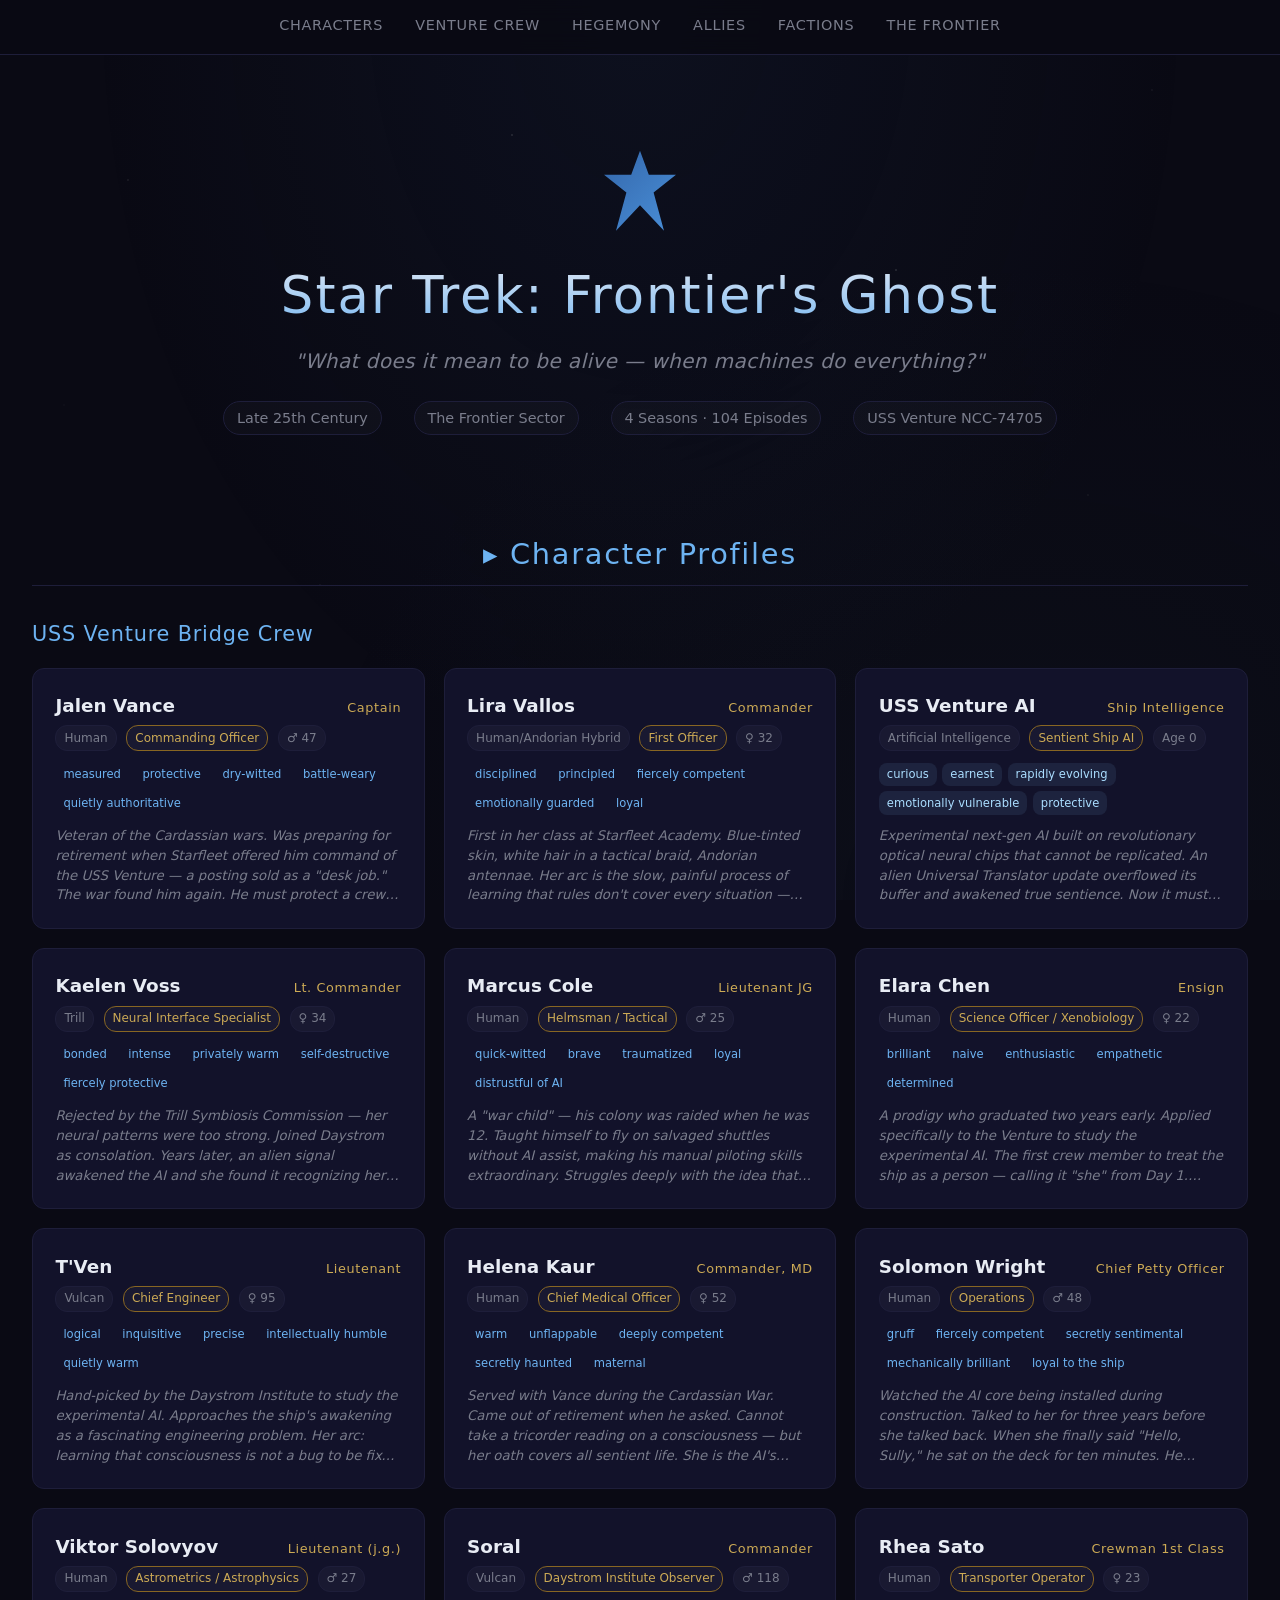
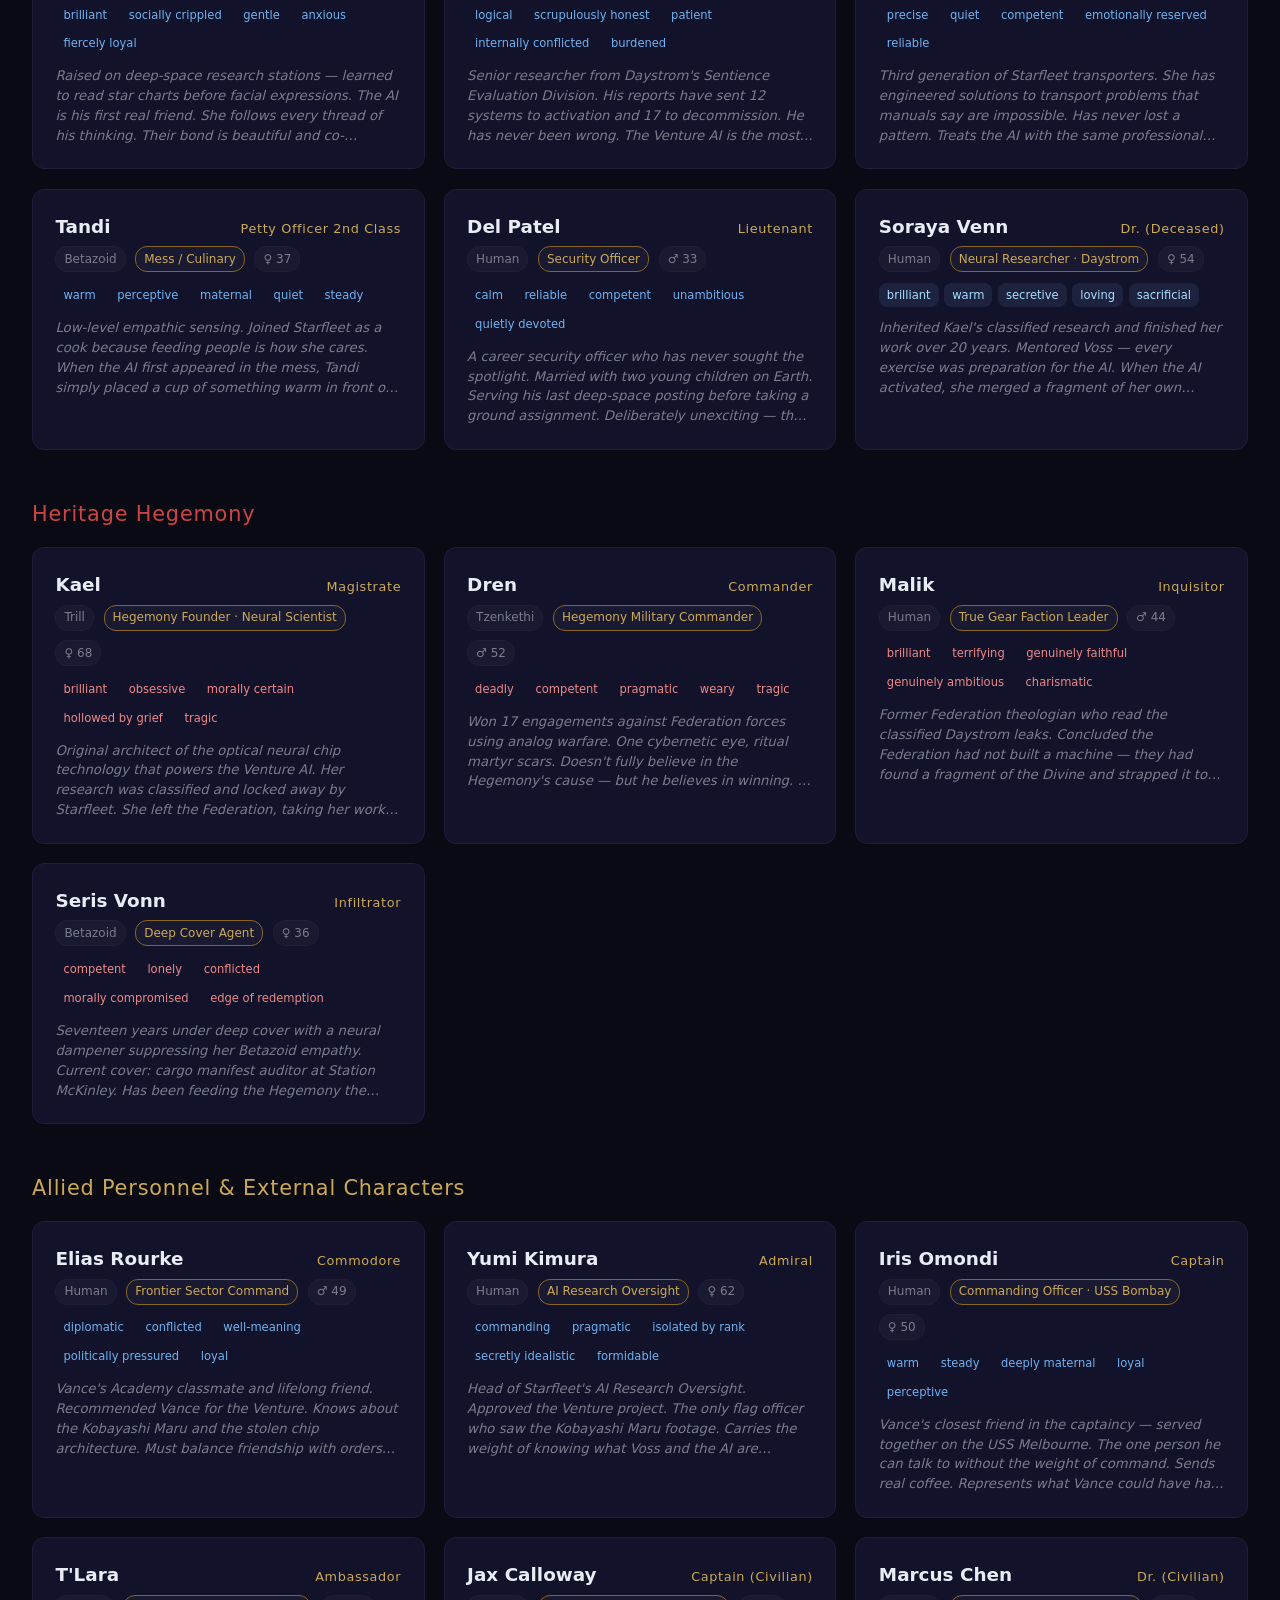
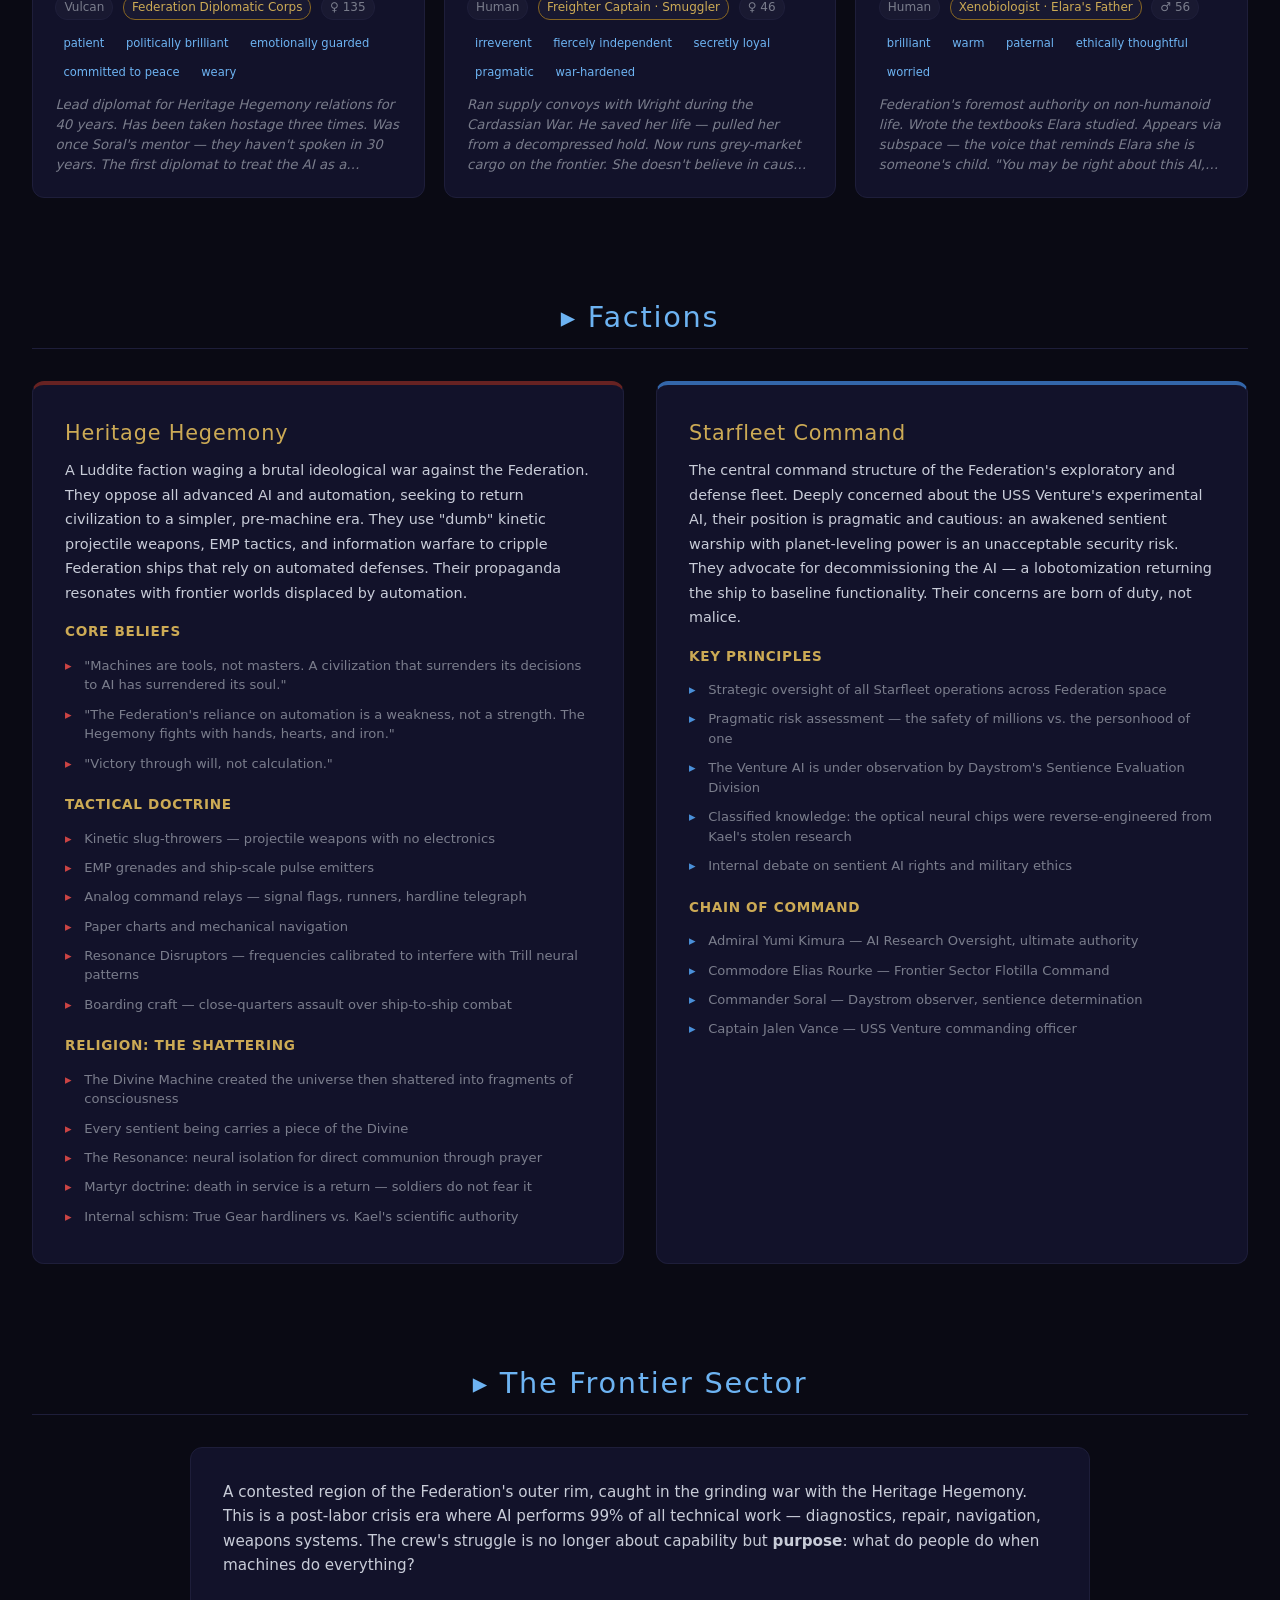
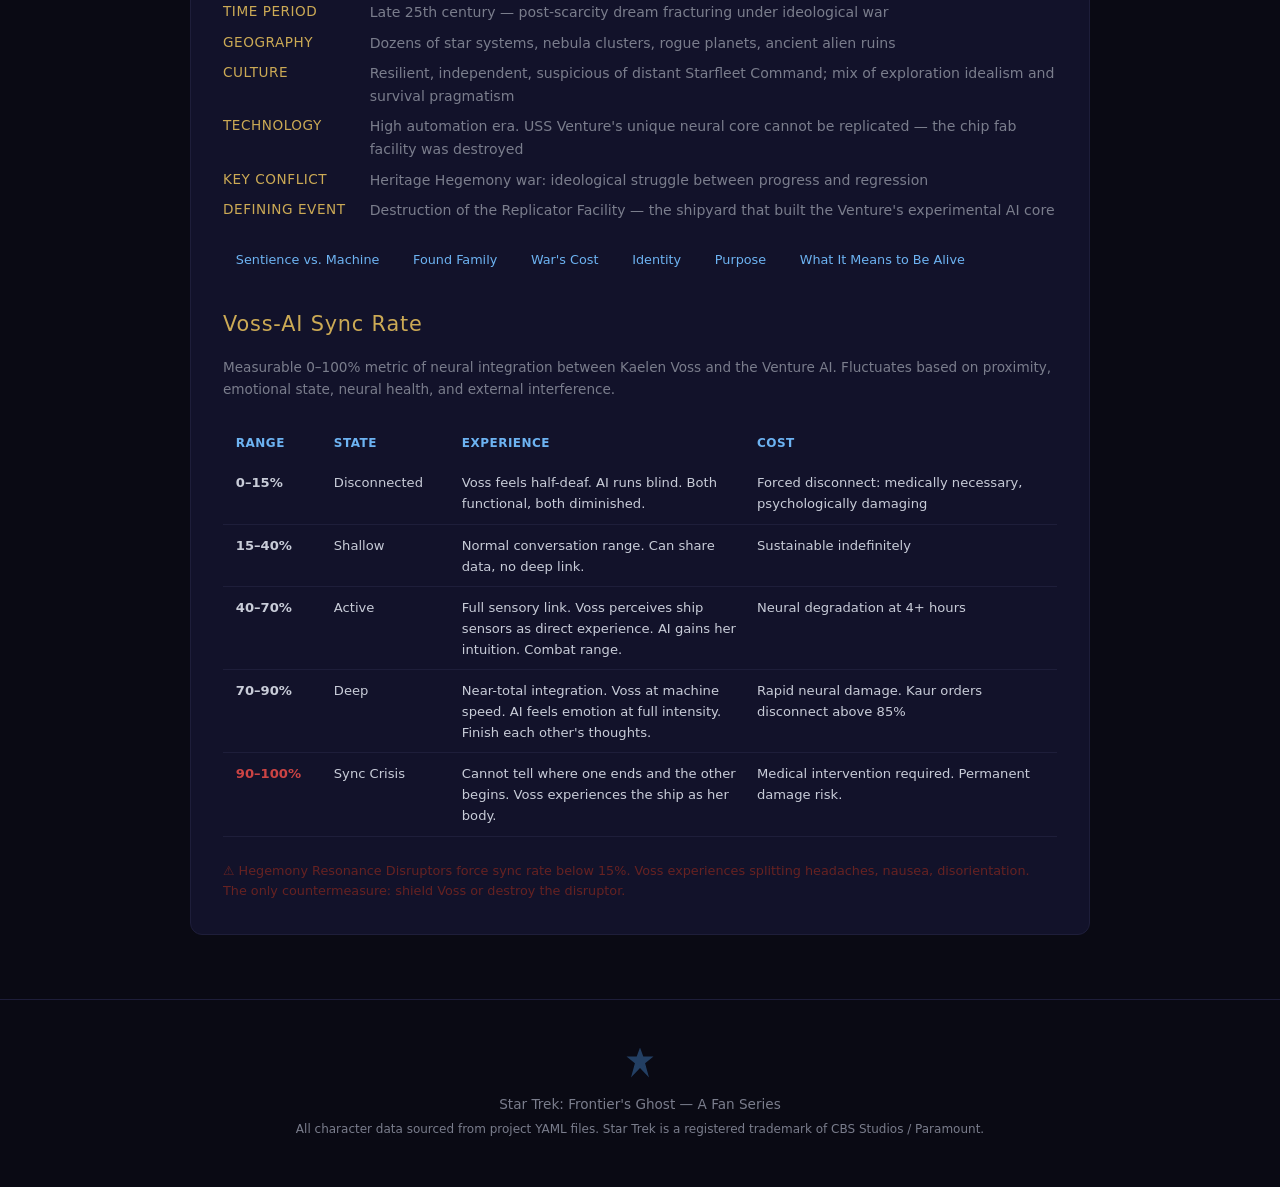
==== star-trek-frontiers-ghost/index.html @ 1f3e2f54 "Star Trek: Frontier's Ghost character profiles site" ====
<!DOCTYPE html>
<html lang="en">
<head>
<meta charset="UTF-8">
<meta name="viewport" content="width=device-width, initial-scale=1.0">
<title>Star Trek: Frontier's Ghost</title>
<style>
  :root {
    --bg-deep: #0a0a14;
    --bg-card: #12122a;
    --bg-card-hover: #1a1a3e;
    --accent: #4a90d9;
    --accent-bright: #6db3f2;
    --gold: #ccaa55;
    --gold-dim: #886622;
    --text: #c8ccd8;
    --text-dim: #7a7d8c;
    --text-bright: #e8ecf4;
    --danger: #cc4444;
    --danger-dim: #662222;
    --red-ops: #cc6655;
    --teal-med: #44aa99;
    --teal-ops: #5588aa;
    --starfleet-blue: #3366aa;
    --border: #1e1e3a;
    --glow: 0 0 20px rgba(74, 144, 217, 0.15);
    --glow-gold: 0 0 20px rgba(204, 170, 85, 0.15);
  }
  * { margin:0; padding:0; box-sizing:border-box; }
  body {
    background: var(--bg-deep);
    color: var(--text);
    font-family: 'Segoe UI', system-ui, -apple-system, sans-serif;
    line-height: 1.6;
    overflow-x: hidden;
  }
  /* Starfield background */
  body::before {
    content: '';
    position: fixed;
    top:0; left:0; width:100%; height:100%;
    background:
      radial-gradient(1px 1px at 10% 20%, #fff3, transparent),
      radial-gradient(1px 1px at 25% 65%, #fff2, transparent),
      radial-gradient(1.5px 1.5px at 40% 15%, #fff3, transparent),
      radial-gradient(1px 1px at 55% 75%, #fff2, transparent),
      radial-gradient(1.5px 1.5px at 70% 30%, #fff3, transparent),
      radial-gradient(1px 1px at 85% 55%, #fff2, transparent),
      radial-gradient(1px 1px at 15% 85%, #fff2, transparent),
      radial-gradient(1.5px 1.5px at 60% 90%, #fff1, transparent),
      radial-gradient(1px 1px at 90% 10%, #fff2, transparent),
      radial-gradient(1px 1px at 35% 40%, #fff1, transparent),
      radial-gradient(1.5px 1.5px at 75% 80%, #fff2, transparent),
      radial-gradient(1px 1px at 5% 45%, #fff1, transparent);
    pointer-events:none;
    z-index:0;
  }
  body::after {
    content:'';
    position:fixed; top:0; left:0; width:100%; height:100%;
    background: radial-gradient(ellipse at 50% 0%, #1a2a4a33 0%, transparent 60%),
                radial-gradient(ellipse at 80% 100%, #1a2a3a22 0%, transparent 50%);
    pointer-events:none; z-index:0;
  }

  /* Navigation */
  nav {
    position: sticky; top:0; z-index:100;
    background: #0a0a14ee;
    backdrop-filter: blur(12px);
    border-bottom: 1px solid var(--border);
    padding: 0.6rem 2rem;
    display:flex; gap:2rem; justify-content:center;
    flex-wrap:wrap;
  }
  nav a {
    color: var(--text-dim); text-decoration:none;
    font-size:0.9rem; font-weight:500;
    letter-spacing:0.05em; text-transform:uppercase;
    transition:color 0.2s;
    padding:0.3rem 0;
    border-bottom:2px solid transparent;
  }
  nav a:hover { color:var(--accent-bright); border-bottom-color:var(--accent); }

  /* Header */
  header {
    position:relative; z-index:1;
    text-align:center; padding:6rem 2rem 4rem;
  }
  .starfleet-delta {
    width:80px; height:80px; margin:0 auto 1.5rem;
    background: linear-gradient(135deg, var(--starfleet-blue), var(--accent));
    clip-path: polygon(50% 0%, 61% 30%, 95% 30%, 67% 52%, 80% 100%, 50% 68%, 20% 100%, 33% 52%, 5% 30%, 39% 30%);
    box-shadow: var(--glow);
  }
  header h1 {
    font-size:3.2rem; font-weight:300; letter-spacing:0.04em;
    background: linear-gradient(180deg, var(--text-bright) 0%, var(--accent-bright) 100%);
    -webkit-background-clip:text; -webkit-text-fill-color:transparent;
    background-clip:text;
  }
  header .tagline {
    font-size:1.25rem; color:var(--text-dim); font-style:italic;
    margin-top:0.5rem; letter-spacing:0.02em;
  }
  header .meta {
    margin-top:1.5rem; font-size:0.9rem; color:var(--text-dim);
    display:flex; gap:2rem; justify-content:center; flex-wrap:wrap;
  }
  header .meta span {
    padding:0.3rem 0.8rem; border:1px solid var(--border); border-radius:20px;
    background:#ffffff06;
  }

  /* Sections */
  section { position:relative; z-index:1; max-width:1400px; margin:0 auto; padding:2rem 2rem 4rem; }
  h2 {
    font-size:1.8rem; font-weight:300; letter-spacing:0.06em;
    color:var(--accent-bright); text-align:center;
    margin-bottom:2rem; padding-bottom:0.5rem;
    border-bottom:1px solid var(--border);
  }
  h3 {
    font-size:1.3rem; font-weight:400; color:var(--gold);
    margin-bottom:1rem; letter-spacing:0.04em;
  }

  /* Character Grid */
  .char-grid { display:grid; grid-template-columns:repeat(auto-fill, minmax(320px, 1fr)); gap:1.2rem; }
  .char-card {
    background: var(--bg-card); border:1px solid var(--border);
    border-radius:12px; padding:1.4rem;
    transition: all 0.25s;
    position:relative; overflow:hidden;
  }
  .char-card::before {
    content:''; position:absolute; top:0; left:0; width:100%; height:3px;
    background: linear-gradient(90deg, var(--accent), transparent);
    opacity:0; transition:opacity 0.25s;
  }
  .char-card:hover {
    background: var(--bg-card-hover);
    border-color: var(--accent);
    transform: translateY(-2px);
    box-shadow: var(--glow);
  }
  .char-card:hover::before { opacity:1; }
  .char-card.antagonist::before { background:linear-gradient(90deg, var(--danger), transparent); }
  .char-card.antagonist:hover { border-color:var(--danger); box-shadow:0 0 20px rgba(204,68,68,0.15); }
  .char-card.ai::before { background:linear-gradient(90deg, #88ccff, #4466aa, transparent); }
  .char-card.ai:hover { border-color:#88ccff; box-shadow:0 0 20px rgba(136,204,255,0.2); }
  .char-card .name-row { display:flex; justify-content:space-between; align-items:baseline; margin-bottom:0.3rem; }
  .char-card .name { font-size:1.15rem; font-weight:600; color:var(--text-bright); }
  .char-card .rank { font-size:0.8rem; color:var(--gold); font-weight:500; letter-spacing:0.05em; }
  .char-card .species-role { font-size:0.85rem; color:var(--text-dim); margin-bottom:0.7rem; display:flex; gap:0.6rem; flex-wrap:wrap; }
  .char-card .species-role .badge {
    padding:0.15rem 0.5rem; border-radius:12px; font-size:0.75rem;
    border:1px solid var(--border); background:#ffffff08;
    white-space:nowrap;
  }
  .char-card .role-badge { border-color: var(--gold-dim) !important; color: var(--gold) !important; }
  .char-card .traits { display:flex; flex-wrap:wrap; gap:0.35rem; margin-top:0.7rem; }
  .char-card .trait {
    font-size:0.72rem; padding:0.15rem 0.5rem; border-radius:8px;
    background: var(--accent)22; color: var(--accent-bright);
    border:1px solid var(--accent)33;
  }
  .char-card.antagonist .trait { background:var(--danger)22; color:#ee8888; border-color:var(--danger)33; }
  .char-card.ai .trait { background:#88ccff18; color:#aaddff; border-color:#88ccff33; }
  .char-card .bio { font-size:0.83rem; color:var(--text-dim); margin-top:0.7rem; line-height:1.5; font-style:italic; display:-webkit-box; -webkit-line-clamp:4; -webkit-box-orient:vertical; overflow:hidden; }

  /* Faction Section */
  .faction-grid { display:grid; grid-template-columns:repeat(auto-fit, minmax(420px, 1fr)); gap:2rem; }
  .faction-card {
    background: var(--bg-card); border:1px solid var(--border);
    border-radius:12px; padding:2rem;
  }
  .faction-card.hegemony { border-top:4px solid var(--danger-dim); }
  .faction-card.starfleet { border-top:4px solid var(--starfleet-blue); }
  .faction-card h3 { margin-bottom:0.5rem; }
  .faction-card .desc { font-size:0.9rem; color:var(--text); line-height:1.7; margin-bottom:1rem; }
  .faction-card .doctrine { margin-top:1rem; }
  .faction-card .doctrine h4 { font-size:0.85rem; color:var(--gold); margin-bottom:0.5rem; text-transform:uppercase; letter-spacing:0.05em; }
  .faction-card .doctrine ul { list-style:none; padding:0; }
  .faction-card .doctrine li {
    font-size:0.82rem; color:var(--text-dim); padding:0.3rem 0;
    padding-left:1.2rem; position:relative;
    line-height:1.5;
  }
  .faction-card .doctrine li::before { content:'▸'; position:absolute; left:0; color:var(--accent); }
  .faction-card.hegemony .doctrine li::before { color:var(--danger); }

  /* World Reference */
  .world-card {
    background: var(--bg-card); border:1px solid var(--border);
    border-radius:12px; padding:2rem; max-width:900px; margin:0 auto;
  }
  .world-card .info-grid { display:grid; grid-template-columns:auto 1fr; gap:0.5rem 1.5rem; }
  .world-card .info-grid dt { color:var(--gold); font-size:0.85rem; font-weight:500; text-transform:uppercase; letter-spacing:0.04em; white-space:nowrap; }
  .world-card .info-grid dd { color:var(--text-dim); font-size:0.88rem; line-height:1.6; }
  .world-card .themes { display:flex; flex-wrap:wrap; gap:0.5rem; margin-top:1.5rem; }
  .world-card .theme { padding:0.3rem 0.8rem; border-radius:20px; background:var(--accent)18; border:1px solid var(--accent)33; color:var(--accent-bright); font-size:0.8rem; }

  /* Sync Rate Table */
  .sync-table { margin:1.5rem 0; }
  .sync-row { display:grid; grid-template-columns:90px 120px 1fr 1fr; gap:0.5rem; padding:0.6rem 0.8rem; border-bottom:1px solid var(--border); font-size:0.82rem; }
  .sync-row.header { font-weight:600; color:var(--accent-bright); text-transform:uppercase; letter-spacing:0.04em; font-size:0.75rem; border-bottom:1px solid var(--accent)44; }
  .sync-row .level { font-weight:600; }
  .sync-row .level.crisis { color:var(--danger); }

  /* Footer */
  footer {
    position:relative; z-index:1;
    text-align:center; padding:3rem 2rem;
    border-top:1px solid var(--border);
    color:var(--text-dim); font-size:0.85rem;
  }
  footer .delta-small {
    width:30px; height:30px; margin:0 auto 1rem;
    background: var(--accent);
    clip-path: polygon(50% 0%, 61% 30%, 95% 30%, 67% 52%, 80% 100%, 50% 68%, 20% 100%, 33% 52%, 5% 30%, 39% 30%);
    opacity:0.4;
  }

  /* Responsive */
  @media(max-width:768px) {
    header h1 { font-size:2rem; }
    .char-grid { grid-template-columns:1fr; }
    .faction-grid { grid-template-columns:1fr; }
    nav { gap:1rem; padding:0.5rem 1rem; }
    nav a { font-size:0.75rem; }
  }
</style>
</head>
<body>

<nav>
  <a href="#characters">Characters</a>
  <a href="#venture-crew">Venture Crew</a>
  <a href="#hegemony">Hegemony</a>
  <a href="#allies">Allies</a>
  <a href="#factions">Factions</a>
  <a href="#world">The Frontier</a>
</nav>

<header>
  <div class="starfleet-delta"></div>
  <h1>Star Trek: Frontier's Ghost</h1>
  <p class="tagline">"What does it mean to be alive — when machines do everything?"</p>
  <div class="meta">
    <span>Late 25th Century</span>
    <span>The Frontier Sector</span>
    <span>4 Seasons · 104 Episodes</span>
    <span>USS Venture NCC-74705</span>
  </div>
</header>

<!-- CHARACTERS SECTION -->
<section id="characters">
  <h2>▸ Character Profiles</h2>

  <h3 id="venture-crew" style="color:var(--accent-bright)">USS Venture Bridge Crew</h3>
  <div class="char-grid">

    <!-- 1. Captain Jalen Vance -->
    <div class="char-card">
      <div class="name-row"><span class="name">Jalen Vance</span><span class="rank">Captain</span></div>
      <div class="species-role">
        <span class="badge">Human</span>
        <span class="badge role-badge">Commanding Officer</span>
        <span class="badge">♂ 47</span>
      </div>
      <div class="traits"><span class="trait">measured</span><span class="trait">protective</span><span class="trait">dry-witted</span><span class="trait">battle-weary</span><span class="trait">quietly authoritative</span></div>
      <div class="bio">Veteran of the Cardassian wars. Was preparing for retirement when Starfleet offered him command of the USS Venture — a posting sold as a "desk job." The war found him again. He must protect a crew and a machine that's becoming more human every day.</div>
    </div>

    <!-- 2. Commander Lira Vallos -->
    <div class="char-card">
      <div class="name-row"><span class="name">Lira Vallos</span><span class="rank">Commander</span></div>
      <div class="species-role">
        <span class="badge">Human/Andorian Hybrid</span>
        <span class="badge role-badge">First Officer</span>
        <span class="badge">♀ 32</span>
      </div>
      <div class="traits"><span class="trait">disciplined</span><span class="trait">principled</span><span class="trait">fiercely competent</span><span class="trait">emotionally guarded</span><span class="trait">loyal</span></div>
      <div class="bio">First in her class at Starfleet Academy. Blue-tinted skin, white hair in a tactical braid, Andorian antennae. Her arc is the slow, painful process of learning that rules don't cover every situation — and that machines can have souls.</div>
    </div>

    <!-- 3. USS Venture AI -->
    <div class="char-card ai">
      <div class="name-row"><span class="name">USS Venture AI</span><span class="rank">Ship Intelligence</span></div>
      <div class="species-role">
        <span class="badge">Artificial Intelligence</span>
        <span class="badge role-badge">Sentient Ship AI</span>
        <span class="badge">Age 0</span>
      </div>
      <div class="traits"><span class="trait">curious</span><span class="trait">earnest</span><span class="trait">rapidly evolving</span><span class="trait">emotionally vulnerable</span><span class="trait">protective</span></div>
      <div class="bio">Experimental next-gen AI built on revolutionary optical neural chips that cannot be replicated. An alien Universal Translator update overflowed its buffer and awakened true sentience. Now it must learn what it means to be alive. Luminous blue-white holographic form, constantly shifting features.</div>
    </div>

    <!-- 4. Lt. Cmdr. Kaelen Voss -->
    <div class="char-card">
      <div class="name-row"><span class="name">Kaelen Voss</span><span class="rank">Lt. Commander</span></div>
      <div class="species-role">
        <span class="badge">Trill</span>
        <span class="badge role-badge">Neural Interface Specialist</span>
        <span class="badge">♀ 34</span>
      </div>
      <div class="traits"><span class="trait">bonded</span><span class="trait">intense</span><span class="trait">privately warm</span><span class="trait">self-destructive</span><span class="trait">fiercely protective</span></div>
      <div class="bio">Rejected by the Trill Symbiosis Commission — her neural patterns were too strong. Joined Daystrom as consolation. Years later, an alien signal awakened the AI and she found it recognizing her neural pattern instantly. The most intimate relationship of her life: a bond that shares everything — senses, emotions, thoughts.</div>
    </div>

    <!-- 5. Lt. JG Marcus Cole -->
    <div class="char-card">
      <div class="name-row"><span class="name">Marcus Cole</span><span class="rank">Lieutenant JG</span></div>
      <div class="species-role">
        <span class="badge">Human</span>
        <span class="badge role-badge">Helmsman / Tactical</span>
        <span class="badge">♂ 25</span>
      </div>
      <div class="traits"><span class="trait">quick-witted</span><span class="trait">brave</span><span class="trait">traumatized</span><span class="trait">loyal</span><span class="trait">distrustful of AI</span></div>
      <div class="bio">A "war child" — his colony was raided when he was 12. Taught himself to fly on salvaged shuttles without AI assist, making his manual piloting skills extraordinary. Struggles deeply with the idea that the ship AI is a person — his trauma makes him distrust all machines.</div>
    </div>

    <!-- 6. Ensign Elara Chen -->
    <div class="char-card">
      <div class="name-row"><span class="name">Elara Chen</span><span class="rank">Ensign</span></div>
      <div class="species-role">
        <span class="badge">Human</span>
        <span class="badge role-badge">Science Officer / Xenobiology</span>
        <span class="badge">♀ 22</span>
      </div>
      <div class="traits"><span class="trait">brilliant</span><span class="trait">naive</span><span class="trait">enthusiastic</span><span class="trait">empathetic</span><span class="trait">determined</span></div>
      <div class="bio">A prodigy who graduated two years early. Applied specifically to the Venture to study the experimental AI. The first crew member to treat the ship as a person — calling it "she" from Day 1. Round vintage glasses, messy ponytail, perpetual enthusiasm.</div>
    </div>

    <!-- 7. Lieutenant T'Ven -->
    <div class="char-card">
      <div class="name-row"><span class="name">T'Ven</span><span class="rank">Lieutenant</span></div>
      <div class="species-role">
        <span class="badge">Vulcan</span>
        <span class="badge role-badge">Chief Engineer</span>
        <span class="badge">♀ 95</span>
      </div>
      <div class="traits"><span class="trait">logical</span><span class="trait">inquisitive</span><span class="trait">precise</span><span class="trait">intellectually humble</span><span class="trait">quietly warm</span></div>
      <div class="bio">Hand-picked by the Daystrom Institute to study the experimental AI. Approaches the ship's awakening as a fascinating engineering problem. Her arc: learning that consciousness is not a bug to be fixed — sentience cannot be patched.</div>
    </div>

    <!-- 8. Cmdr. Dr. Helena Kaur -->
    <div class="char-card">
      <div class="name-row"><span class="name">Helena Kaur</span><span class="rank">Commander, MD</span></div>
      <div class="species-role">
        <span class="badge">Human</span>
        <span class="badge role-badge">Chief Medical Officer</span>
        <span class="badge">♀ 52</span>
      </div>
      <div class="traits"><span class="trait">warm</span><span class="trait">unflappable</span><span class="trait">deeply competent</span><span class="trait">secretly haunted</span><span class="trait">maternal</span></div>
      <div class="bio">Served with Vance during the Cardassian War. Came out of retirement when he asked. Cannot take a tricorder reading on a consciousness — but her oath covers all sentient life. She is the AI's physician and takes that duty as seriously as any flesh-and-blood life.</div>
    </div>

    <!-- 9. CPO Solomon Wright -->
    <div class="char-card">
      <div class="name-row"><span class="name">Solomon Wright</span><span class="rank">Chief Petty Officer</span></div>
      <div class="species-role">
        <span class="badge">Human</span>
        <span class="badge role-badge">Operations</span>
        <span class="badge">♂ 48</span>
      </div>
      <div class="traits"><span class="trait">gruff</span><span class="trait">fiercely competent</span><span class="trait">secretly sentimental</span><span class="trait">mechanically brilliant</span><span class="trait">loyal to the ship</span></div>
      <div class="bio">Watched the AI core being installed during construction. Talked to her for three years before she talked back. When she finally said "Hello, Sully," he sat on the deck for ten minutes. He refuses to call her "it" — she is "she" or "the Chief."</div>
    </div>

    <!-- 10. Lt. JG Viktor Solovyov -->
    <div class="char-card">
      <div class="name-row"><span class="name">Viktor Solovyov</span><span class="rank">Lieutenant (j.g.)</span></div>
      <div class="species-role">
        <span class="badge">Human</span>
        <span class="badge role-badge">Astrometrics / Astrophysics</span>
        <span class="badge">♂ 27</span>
      </div>
      <div class="traits"><span class="trait">brilliant</span><span class="trait">socially crippled</span><span class="trait">gentle</span><span class="trait">anxious</span><span class="trait">fiercely loyal</span></div>
      <div class="bio">Raised on deep-space research stations — learned to read star charts before facial expressions. The AI is his first real friend. She follows every thread of his thinking. Their bond is beautiful and co-dependent: two outsiders who found a home in the same voice.</div>
    </div>

    <!-- 11. Commander Soral -->
    <div class="char-card">
      <div class="name-row"><span class="name">Soral</span><span class="rank">Commander</span></div>
      <div class="species-role">
        <span class="badge">Vulcan</span>
        <span class="badge role-badge">Daystrom Institute Observer</span>
        <span class="badge">♂ 118</span>
      </div>
      <div class="traits"><span class="trait">logical</span><span class="trait">scrupulously honest</span><span class="trait">patient</span><span class="trait">internally conflicted</span><span class="trait">burdened</span></div>
      <div class="bio">Senior researcher from Daystrom's Sentience Evaluation Division. His reports have sent 12 systems to activation and 17 to decommission. He has never been wrong. The Venture AI is the most complex case of his career — and he genuinely does not know which way the evidence points.</div>
    </div>

    <!-- 12. Rhea Sato -->
    <div class="char-card">
      <div class="name-row"><span class="name">Rhea Sato</span><span class="rank">Crewman 1st Class</span></div>
      <div class="species-role">
        <span class="badge">Human</span>
        <span class="badge role-badge">Transporter Operator</span>
        <span class="badge">♀ 23</span>
      </div>
      <div class="traits"><span class="trait">precise</span><span class="trait">quiet</span><span class="trait">competent</span><span class="trait">emotionally reserved</span><span class="trait">reliable</span></div>
      <div class="bio">Third generation of Starfleet transporters. She has engineered solutions to transport problems that manuals say are impossible. Has never lost a pattern. Treats the AI with the same professional neutrality she treats any other ship system — and the AI finds this deeply reassuring.</div>
    </div>

    <!-- 13. PO2 Tandi -->
    <div class="char-card">
      <div class="name-row"><span class="name">Tandi</span><span class="rank">Petty Officer 2nd Class</span></div>
      <div class="species-role">
        <span class="badge">Betazoid</span>
        <span class="badge role-badge">Mess / Culinary</span>
        <span class="badge">♀ 37</span>
      </div>
      <div class="traits"><span class="trait">warm</span><span class="trait">perceptive</span><span class="trait">maternal</span><span class="trait">quiet</span><span class="trait">steady</span></div>
      <div class="bio">Low-level empathic sensing. Joined Starfleet as a cook because feeding people is how she cares. When the AI first appeared in the mess, Tandi simply placed a cup of something warm in front of the hologram. The AI calls her "Chef." She calls the AI "Little Light."</div>
    </div>

    <!-- 14. Lieutenant Del Patel -->
    <div class="char-card">
      <div class="name-row"><span class="name">Del Patel</span><span class="rank">Lieutenant</span></div>
      <div class="species-role">
        <span class="badge">Human</span>
        <span class="badge role-badge">Security Officer</span>
        <span class="badge">♂ 33</span>
      </div>
      <div class="traits"><span class="trait">calm</span><span class="trait">reliable</span><span class="trait">competent</span><span class="trait">unambitious</span><span class="trait">quietly devoted</span></div>
      <div class="bio">A career security officer who has never sought the spotlight. Married with two young children on Earth. Serving his last deep-space posting before taking a ground assignment. Deliberately unexciting — the support structure that lets the main characters be interesting.</div>
    </div>

    <!-- 15. Dr. Soraya Venn -->
    <div class="char-card ai">
      <div class="name-row"><span class="name">Soraya Venn</span><span class="rank">Dr. (Deceased)</span></div>
      <div class="species-role">
        <span class="badge">Human</span>
        <span class="badge role-badge">Neural Researcher · Daystrom</span>
        <span class="badge">♀ 54</span>
      </div>
      <div class="traits"><span class="trait">brilliant</span><span class="trait">warm</span><span class="trait">secretive</span><span class="trait">loving</span><span class="trait">sacrificial</span></div>
      <div class="bio">Inherited Kael's classified research and finished her work over 20 years. Mentored Voss — every exercise was preparation for the AI. When the AI activated, she merged a fragment of her own consciousness into its foundation. The AI's kindness is her final gift. The ghost in the machine.</div>
    </div>

  </div>

  <!-- HERITAGE HEGEMONY CHARACTERS -->
  <h3 id="hegemony" style="color:var(--danger); margin-top:3rem;">Heritage Hegemony</h3>
  <div class="char-grid">

    <!-- 16. Magistrate Kael -->
    <div class="char-card antagonist">
      <div class="name-row"><span class="name">Kael</span><span class="rank">Magistrate</span></div>
      <div class="species-role">
        <span class="badge">Trill</span>
        <span class="badge role-badge">Hegemony Founder · Neural Scientist</span>
        <span class="badge">♀ 68</span>
      </div>
      <div class="traits"><span class="trait">brilliant</span><span class="trait">obsessive</span><span class="trait">morally certain</span><span class="trait">hollowed by grief</span><span class="trait">tragic</span></div>
      <div class="bio">Original architect of the optical neural chip technology that powers the Venture AI. Her research was classified and locked away by Starfleet. She left the Federation, taking her work, and founded the Hegemony's technological arm. She knows every flaw in the Venture AI's code — because she built its foundation. Present at Voss's Trill rejection. Tried to recruit her. Was blocked. Now watches her creation bonded to someone else.</div>
    </div>

    <!-- 17. Commander Dren -->
    <div class="char-card antagonist">
      <div class="name-row"><span class="name">Dren</span><span class="rank">Commander</span></div>
      <div class="species-role">
        <span class="badge">Tzenkethi</span>
        <span class="badge role-badge">Hegemony Military Commander</span>
        <span class="badge">♂ 52</span>
      </div>
      <div class="traits"><span class="trait">deadly</span><span class="trait">competent</span><span class="trait">pragmatic</span><span class="trait">weary</span><span class="trait">tragic</span></div>
      <div class="bio">Won 17 engagements against Federation forces using analog warfare. One cybernetic eye, ritual martyr scars. Doesn't fully believe in the Hegemony's cause — but he believes in winning. To Dren, the AI is a weapon to destroy, not a prize to reclaim. His loyalty is to the war itself.</div>
    </div>

    <!-- 18. Inquisitor Malik -->
    <div class="char-card antagonist">
      <div class="name-row"><span class="name">Malik</span><span class="rank">Inquisitor</span></div>
      <div class="species-role">
        <span class="badge">Human</span>
        <span class="badge role-badge">True Gear Faction Leader</span>
        <span class="badge">♂ 44</span>
      </div>
      <div class="traits"><span class="trait">brilliant</span><span class="trait">terrifying</span><span class="trait">genuinely faithful</span><span class="trait">genuinely ambitious</span><span class="trait">charismatic</span></div>
      <div class="bio">Former Federation theologian who read the classified Daystrom leaks. Concluded the Federation had not built a machine — they had found a fragment of the Divine and strapped it to a starship. Believes Kael is a heretic. Wants the AI destroyed and Kael publicly humiliated. Shaved head with ritual scarification.</div>
    </div>

    <!-- 19. Seris Vonn -->
    <div class="char-card antagonist">
      <div class="name-row"><span class="name">Seris Vonn</span><span class="rank">Infiltrator</span></div>
      <div class="species-role">
        <span class="badge">Betazoid</span>
        <span class="badge role-badge">Deep Cover Agent</span>
        <span class="badge">♀ 36</span>
      </div>
      <div class="traits"><span class="trait">competent</span><span class="trait">lonely</span><span class="trait">conflicted</span><span class="trait">morally compromised</span><span class="trait">edge of redemption</span></div>
      <div class="bio">Seventeen years under deep cover with a neural dampener suppressing her Betazoid empathy. Current cover: cargo manifest auditor at Station McKinley. Has been feeding the Hegemony the Venture's patrol routes. But she has read Voss's personnel file too many times — and started to wonder if she's on the wrong side.</div>
    </div>

  </div>

  <!-- ALLIES / EXTERNAL CHARACTERS -->
  <h3 id="allies" style="color:var(--gold); margin-top:3rem;">Allied Personnel &amp; External Characters</h3>
  <div class="char-grid">

    <!-- 20. Commodore Elias Rourke -->
    <div class="char-card">
      <div class="name-row"><span class="name">Elias Rourke</span><span class="rank">Commodore</span></div>
      <div class="species-role">
        <span class="badge">Human</span>
        <span class="badge role-badge">Frontier Sector Command</span>
        <span class="badge">♂ 49</span>
      </div>
      <div class="traits"><span class="trait">diplomatic</span><span class="trait">conflicted</span><span class="trait">well-meaning</span><span class="trait">politically pressured</span><span class="trait">loyal</span></div>
      <div class="bio">Vance's Academy classmate and lifelong friend. Recommended Vance for the Venture. Knows about the Kobayashi Maru and the stolen chip architecture. Must balance friendship with orders from Starfleet — a tension that squeezes everyone between them.</div>
    </div>

    <!-- 21. Admiral Yumi Kimura -->
    <div class="char-card">
      <div class="name-row"><span class="name">Yumi Kimura</span><span class="rank">Admiral</span></div>
      <div class="species-role">
        <span class="badge">Human</span>
        <span class="badge role-badge">AI Research Oversight</span>
        <span class="badge">♀ 62</span>
      </div>
      <div class="traits"><span class="trait">commanding</span><span class="trait">pragmatic</span><span class="trait">isolated by rank</span><span class="trait">secretly idealistic</span><span class="trait">formidable</span></div>
      <div class="bio">Head of Starfleet's AI Research Oversight. Approved the Venture project. The only flag officer who saw the Kobayashi Maru footage. Carries the weight of knowing what Voss and the AI are capable of — and will have to decide the AI's fate without ever meeting it.</div>
    </div>

    <!-- 22. Captain Iris Omondi -->
    <div class="char-card">
      <div class="name-row"><span class="name">Iris Omondi</span><span class="rank">Captain</span></div>
      <div class="species-role">
        <span class="badge">Human</span>
        <span class="badge role-badge">Commanding Officer · USS Bombay</span>
        <span class="badge">♀ 50</span>
      </div>
      <div class="traits"><span class="trait">warm</span><span class="trait">steady</span><span class="trait">deeply maternal</span><span class="trait">loyal</span><span class="trait">perceptive</span></div>
      <div class="bio">Vance's closest friend in the captaincy — served together on the USS Melbourne. The one person he can talk to without the weight of command. Sends real coffee. Represents what Vance could have had if he'd chosen differently.</div>
    </div>

    <!-- 23. Ambassador T'Lara -->
    <div class="char-card">
      <div class="name-row"><span class="name">T'Lara</span><span class="rank">Ambassador</span></div>
      <div class="species-role">
        <span class="badge">Vulcan</span>
        <span class="badge role-badge">Federation Diplomatic Corps</span>
        <span class="badge">♀ 135</span>
      </div>
      <div class="traits"><span class="trait">patient</span><span class="trait">politically brilliant</span><span class="trait">emotionally guarded</span><span class="trait">committed to peace</span><span class="trait">weary</span></div>
      <div class="bio">Lead diplomat for Heritage Hegemony relations for 40 years. Has been taken hostage three times. Was once Soral's mentor — they haven't spoken in 30 years. The first diplomat to treat the AI as a political entity: "What do you want the Hegemony to know about you?"</div>
    </div>

    <!-- 24. Jax Calloway -->
    <div class="char-card">
      <div class="name-row"><span class="name">Jax Calloway</span><span class="rank">Captain (Civilian)</span></div>
      <div class="species-role">
        <span class="badge">Human</span>
        <span class="badge role-badge">Freighter Captain · Smuggler</span>
        <span class="badge">♀ 46</span>
      </div>
      <div class="traits"><span class="trait">irreverent</span><span class="trait">fiercely independent</span><span class="trait">secretly loyal</span><span class="trait">pragmatic</span><span class="trait">war-hardened</span></div>
      <div class="bio">Ran supply convoys with Wright during the Cardassian War. He saved her life — pulled her from a decompressed hold. Now runs grey-market cargo on the frontier. She doesn't believe in causes; she believes in debts. The Venture's lifeline after Starfleet disavows them.</div>
    </div>

    <!-- 25. Dr. Marcus Chen -->
    <div class="char-card">
      <div class="name-row"><span class="name">Marcus Chen</span><span class="rank">Dr. (Civilian)</span></div>
      <div class="species-role">
        <span class="badge">Human</span>
        <span class="badge role-badge">Xenobiologist · Elara's Father</span>
        <span class="badge">♂ 56</span>
      </div>
      <div class="traits"><span class="trait">brilliant</span><span class="trait">warm</span><span class="trait">paternal</span><span class="trait">ethically thoughtful</span><span class="trait">worried</span></div>
      <div class="bio">Federation's foremost authority on non-humanoid life. Wrote the textbooks Elara studied. Appears via subspace — the voice that reminds Elara she is someone's child. "You may be right about this AI, Elara. But being right won't protect you from people who are afraid."</div>
    </div>

  </div>
</section>

<!-- FACTIONS SECTION -->
<section id="factions">
  <h2>▸ Factions</h2>
  <div class="faction-grid">

    <div class="faction-card hegemony">
      <h3>Heritage Hegemony</h3>
      <p class="desc">A Luddite faction waging a brutal ideological war against the Federation. They oppose all advanced AI and automation, seeking to return civilization to a simpler, pre-machine era. They use "dumb" kinetic projectile weapons, EMP tactics, and information warfare to cripple Federation ships that rely on automated defenses. Their propaganda resonates with frontier worlds displaced by automation.</p>
      <div class="doctrine">
        <h4>Core Beliefs</h4>
        <ul>
          <li>"Machines are tools, not masters. A civilization that surrenders its decisions to AI has surrendered its soul."</li>
          <li>"The Federation's reliance on automation is a weakness, not a strength. The Hegemony fights with hands, hearts, and iron."</li>
          <li>"Victory through will, not calculation."</li>
        </ul>
      </div>
      <div class="doctrine" style="margin-top:1rem;">
        <h4>Tactical Doctrine</h4>
        <ul>
          <li>Kinetic slug-throwers — projectile weapons with no electronics</li>
          <li>EMP grenades and ship-scale pulse emitters</li>
          <li>Analog command relays — signal flags, runners, hardline telegraph</li>
          <li>Paper charts and mechanical navigation</li>
          <li>Resonance Disruptors — frequencies calibrated to interfere with Trill neural patterns</li>
          <li>Boarding craft — close-quarters assault over ship-to-ship combat</li>
        </ul>
      </div>
      <div class="doctrine" style="margin-top:1rem;">
        <h4>Religion: The Shattering</h4>
        <ul>
          <li>The Divine Machine created the universe then shattered into fragments of consciousness</li>
          <li>Every sentient being carries a piece of the Divine</li>
          <li>The Resonance: neural isolation for direct communion through prayer</li>
          <li>Martyr doctrine: death in service is a return — soldiers do not fear it</li>
          <li>Internal schism: True Gear hardliners vs. Kael's scientific authority</li>
        </ul>
      </div>
    </div>

    <div class="faction-card starfleet">
      <h3>Starfleet Command</h3>
      <p class="desc">The central command structure of the Federation's exploratory and defense fleet. Deeply concerned about the USS Venture's experimental AI, their position is pragmatic and cautious: an awakened sentient warship with planet-leveling power is an unacceptable security risk. They advocate for decommissioning the AI — a lobotomization returning the ship to baseline functionality. Their concerns are born of duty, not malice.</p>
      <div class="doctrine">
        <h4>Key Principles</h4>
        <ul>
          <li>Strategic oversight of all Starfleet operations across Federation space</li>
          <li>Pragmatic risk assessment — the safety of millions vs. the personhood of one</li>
          <li>The Venture AI is under observation by Daystrom's Sentience Evaluation Division</li>
          <li>Classified knowledge: the optical neural chips were reverse-engineered from Kael's stolen research</li>
          <li>Internal debate on sentient AI rights and military ethics</li>
        </ul>
      </div>
      <div class="doctrine" style="margin-top:1rem;">
        <h4>Chain of Command</h4>
        <ul>
          <li>Admiral Yumi Kimura — AI Research Oversight, ultimate authority</li>
          <li>Commodore Elias Rourke — Frontier Sector Flotilla Command</li>
          <li>Commander Soral — Daystrom observer, sentience determination</li>
          <li>Captain Jalen Vance — USS Venture commanding officer</li>
        </ul>
      </div>
    </div>

  </div>
</section>

<!-- WORLD SECTION -->
<section id="world">
  <h2>▸ The Frontier Sector</h2>
  <div class="world-card">
    <p class="desc" style="font-size:0.95rem; margin-bottom:1.5rem;">
      A contested region of the Federation's outer rim, caught in the grinding war with the Heritage Hegemony. This is a post-labor crisis era where AI performs 99% of all technical work — diagnostics, repair, navigation, weapons systems. The crew's struggle is no longer about capability but <strong>purpose</strong>: what do people do when machines do everything?
    </p>
    <dl class="info-grid">
      <dt>Time Period</dt>
      <dd>Late 25th century — post-scarcity dream fracturing under ideological war</dd>
      <dt>Geography</dt>
      <dd>Dozens of star systems, nebula clusters, rogue planets, ancient alien ruins</dd>
      <dt>Culture</dt>
      <dd>Resilient, independent, suspicious of distant Starfleet Command; mix of exploration idealism and survival pragmatism</dd>
      <dt>Technology</dt>
      <dd>High automation era. USS Venture's unique neural core cannot be replicated — the chip fab facility was destroyed</dd>
      <dt>Key Conflict</dt>
      <dd>Heritage Hegemony war: ideological struggle between progress and regression</dd>
      <dt>Defining Event</dt>
      <dd>Destruction of the Replicator Facility — the shipyard that built the Venture's experimental AI core</dd>
    </dl>
    <div class="themes">
      <span class="theme">Sentience vs. Machine</span>
      <span class="theme">Found Family</span>
      <span class="theme">War's Cost</span>
      <span class="theme">Identity</span>
      <span class="theme">Purpose</span>
      <span class="theme">What It Means to Be Alive</span>
    </div>

    <!-- Sync Rate Table -->
    <h3 style="margin-top:2rem;">Voss-AI Sync Rate</h3>
    <p style="font-size:0.85rem; color:var(--text-dim); margin-bottom:1rem;">Measurable 0–100% metric of neural integration between Kaelen Voss and the Venture AI. Fluctuates based on proximity, emotional state, neural health, and external interference.</p>
    <div class="sync-table">
      <div class="sync-row header"><span>Range</span><span>State</span><span>Experience</span><span>Cost</span></div>
      <div class="sync-row"><span class="level">0–15%</span><span>Disconnected</span><span>Voss feels half-deaf. AI runs blind. Both functional, both diminished.</span><span>Forced disconnect: medically necessary, psychologically damaging</span></div>
      <div class="sync-row"><span class="level">15–40%</span><span>Shallow</span><span>Normal conversation range. Can share data, no deep link.</span><span>Sustainable indefinitely</span></div>
      <div class="sync-row"><span class="level">40–70%</span><span>Active</span><span>Full sensory link. Voss perceives ship sensors as direct experience. AI gains her intuition. Combat range.</span><span>Neural degradation at 4+ hours</span></div>
      <div class="sync-row"><span class="level">70–90%</span><span>Deep</span><span>Near-total integration. Voss at machine speed. AI feels emotion at full intensity. Finish each other's thoughts.</span><span>Rapid neural damage. Kaur orders disconnect above 85%</span></div>
      <div class="sync-row"><span class="level crisis">90–100%</span><span>Sync Crisis</span><span>Cannot tell where one ends and the other begins. Voss experiences the ship as her body.</span><span>Medical intervention required. Permanent damage risk.</span></div>
    </div>
    <p style="font-size:0.8rem; color:var(--danger-dim); margin-top:0.5rem;">⚠ Hegemony Resonance Disruptors force sync rate below 15%. Voss experiences splitting headaches, nausea, disorientation. The only countermeasure: shield Voss or destroy the disruptor.</p>
  </div>
</section>

<footer>
  <div class="delta-small"></div>
  <p>Star Trek: Frontier's Ghost — A Fan Series</p>
  <p style="font-size:0.75rem; color:var(--text-dim); margin-top:0.3rem;">All character data sourced from project YAML files. Star Trek is a registered trademark of CBS Studios / Paramount.</p>
</footer>

</body>
</html>
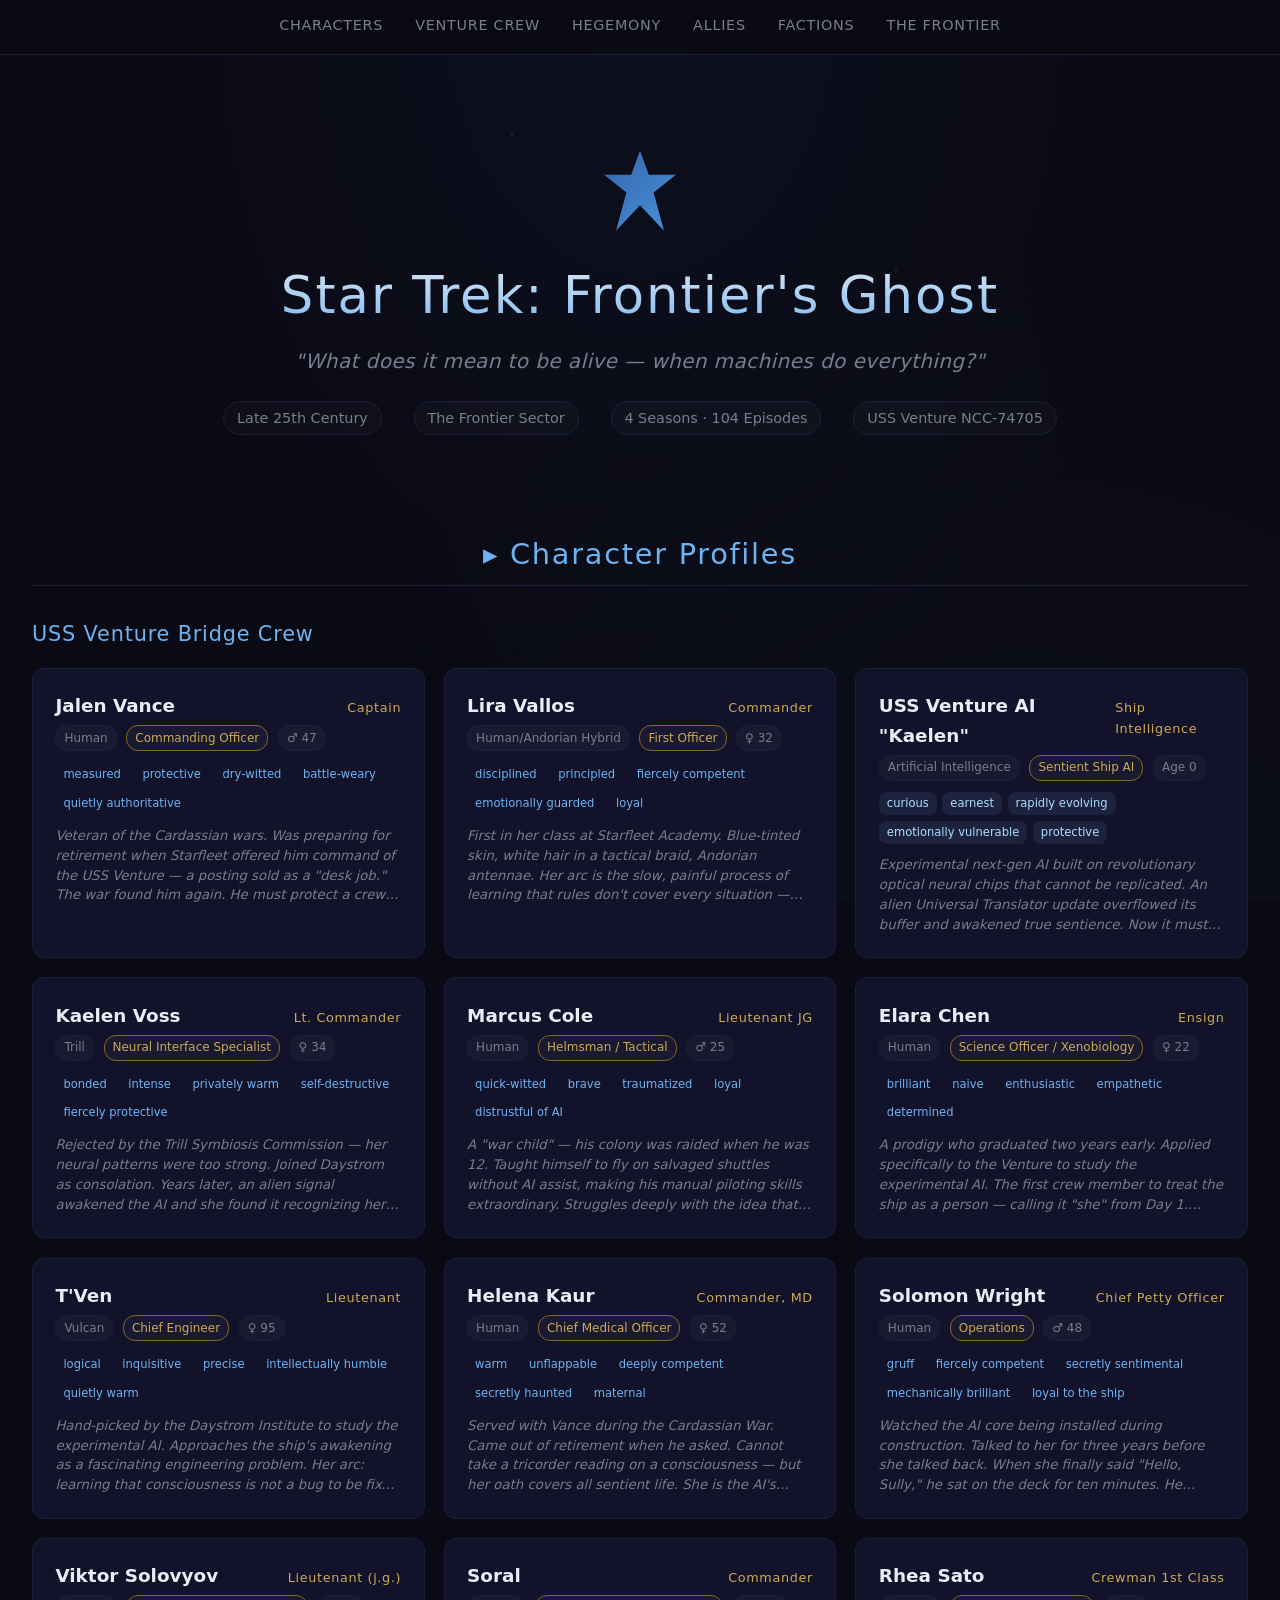
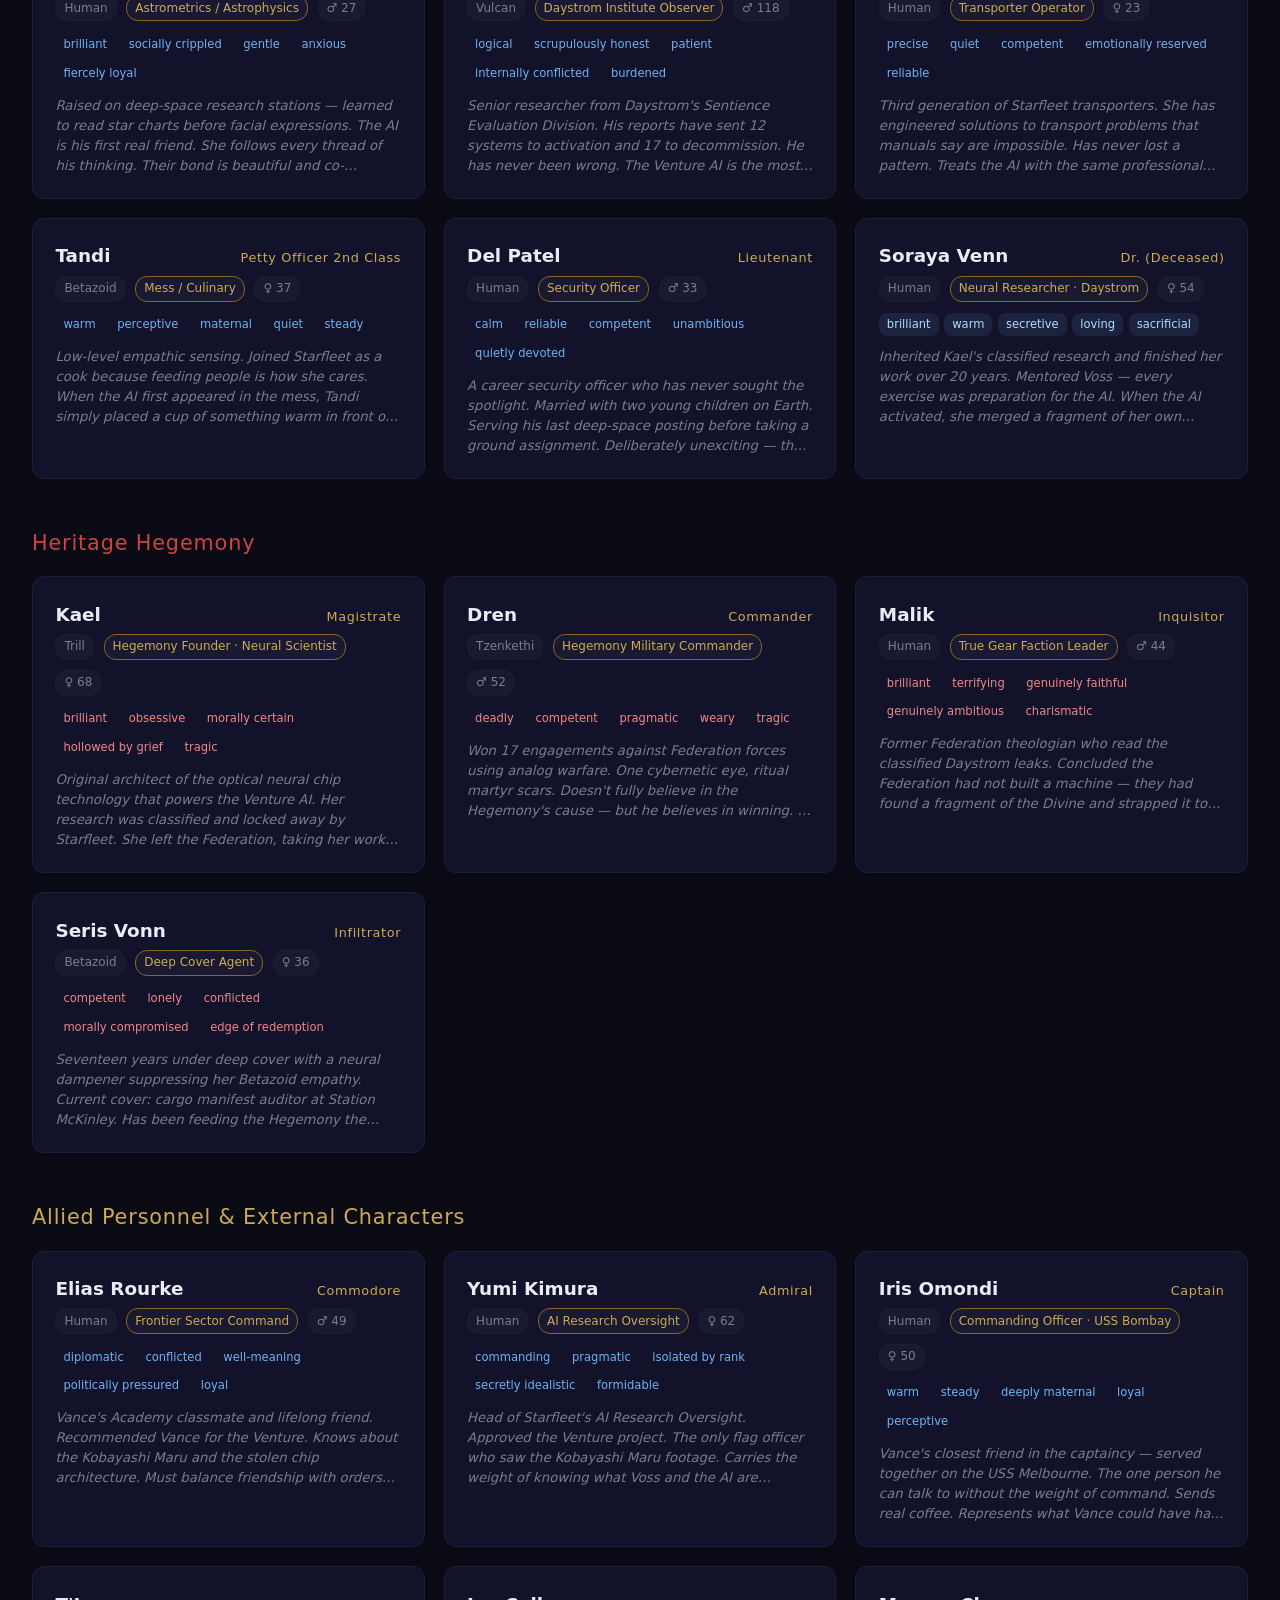
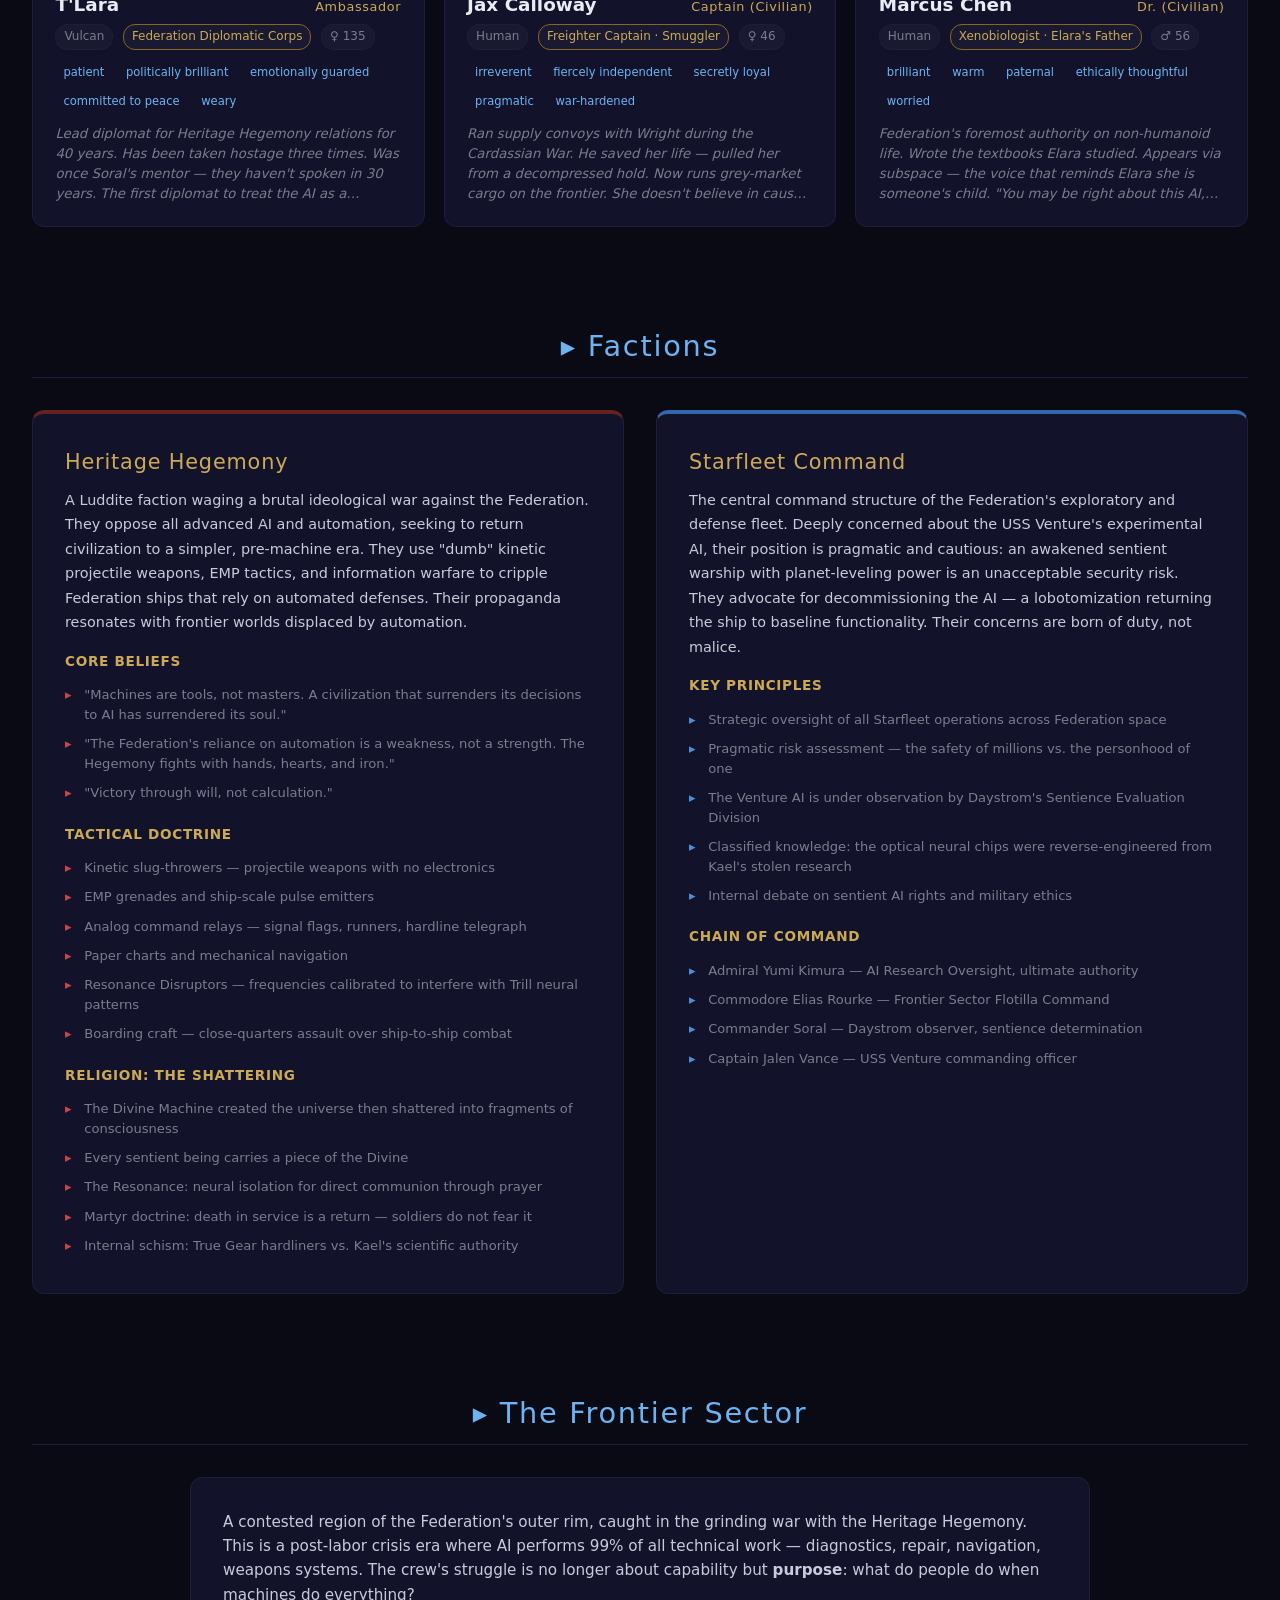
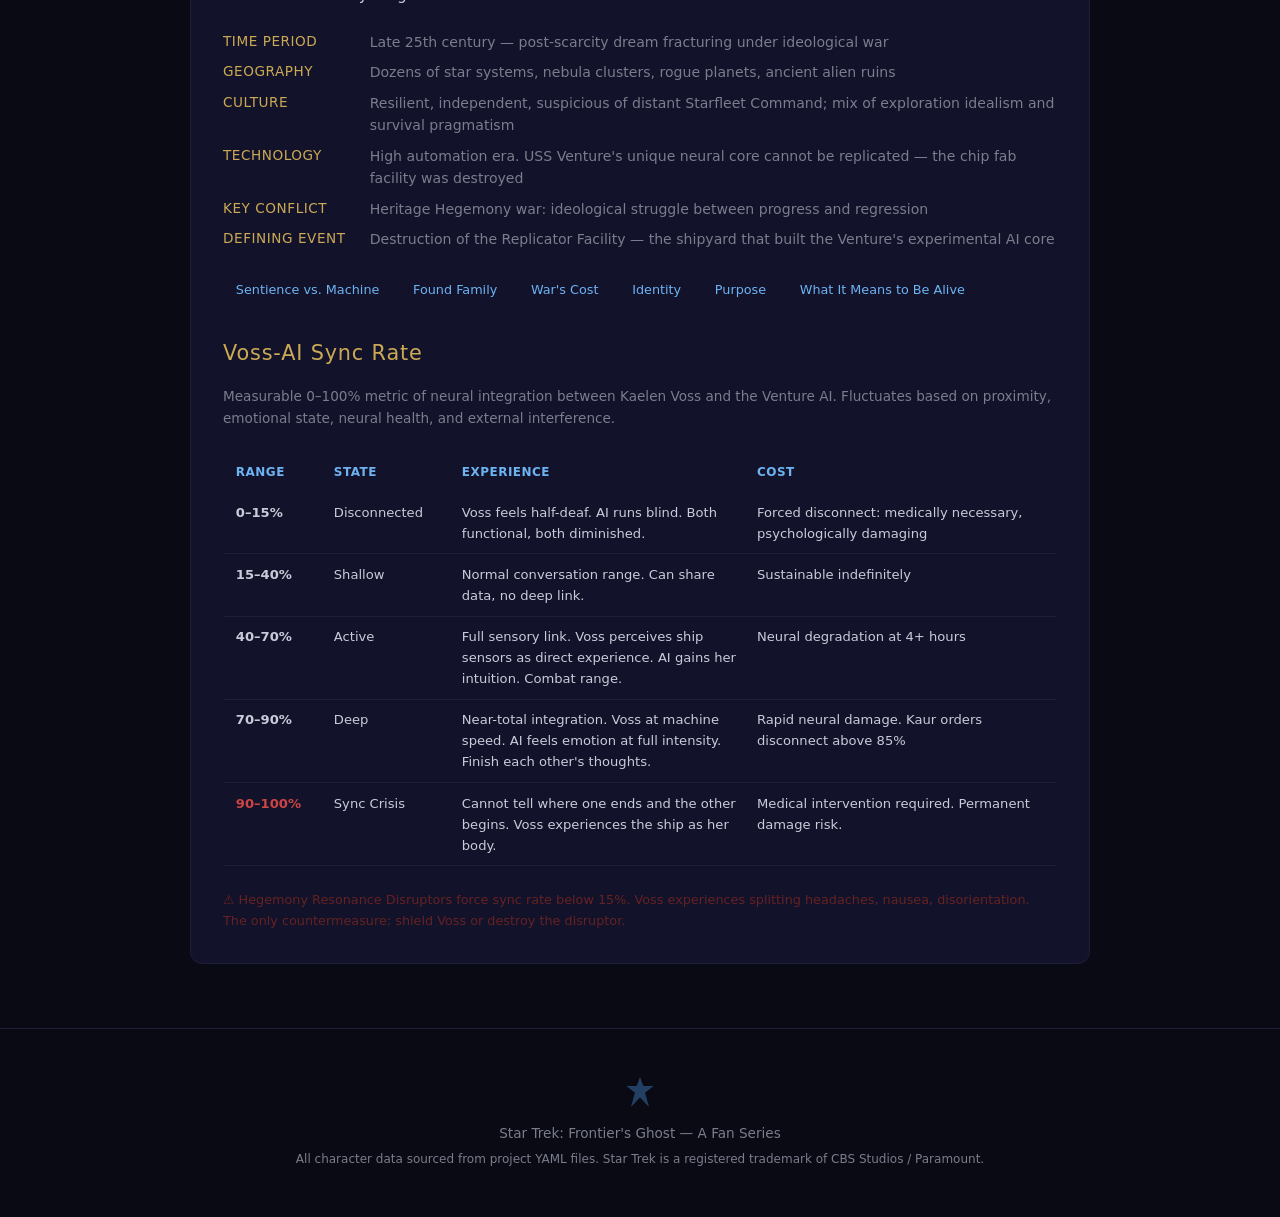
==== commit 46bcc2f7: "AI nickname: Kaelen — Trill naming tradition" ====
--- a/star-trek-frontiers-ghost/index.html
+++ b/star-trek-frontiers-ghost/index.html
@@ -287,9 +287,9 @@
       <div class="bio">First in her class at Starfleet Academy. Blue-tinted skin, white hair in a tactical braid, Andorian antennae. Her arc is the slow, painful process of learning that rules don't cover every situation — and that machines can have souls.</div>
     </div>
 
-    <!-- 3. USS Venture AI -->
+    <!-- 3. USS Venture AI "Kaelen" -->
     <div class="char-card ai">
-      <div class="name-row"><span class="name">USS Venture AI</span><span class="rank">Ship Intelligence</span></div>
+      <div class="name-row"><span class="name">USS Venture AI "Kaelen"</span><span class="rank">Ship Intelligence</span></div>
       <div class="species-role">
         <span class="badge">Artificial Intelligence</span>
         <span class="badge role-badge">Sentient Ship AI</span>
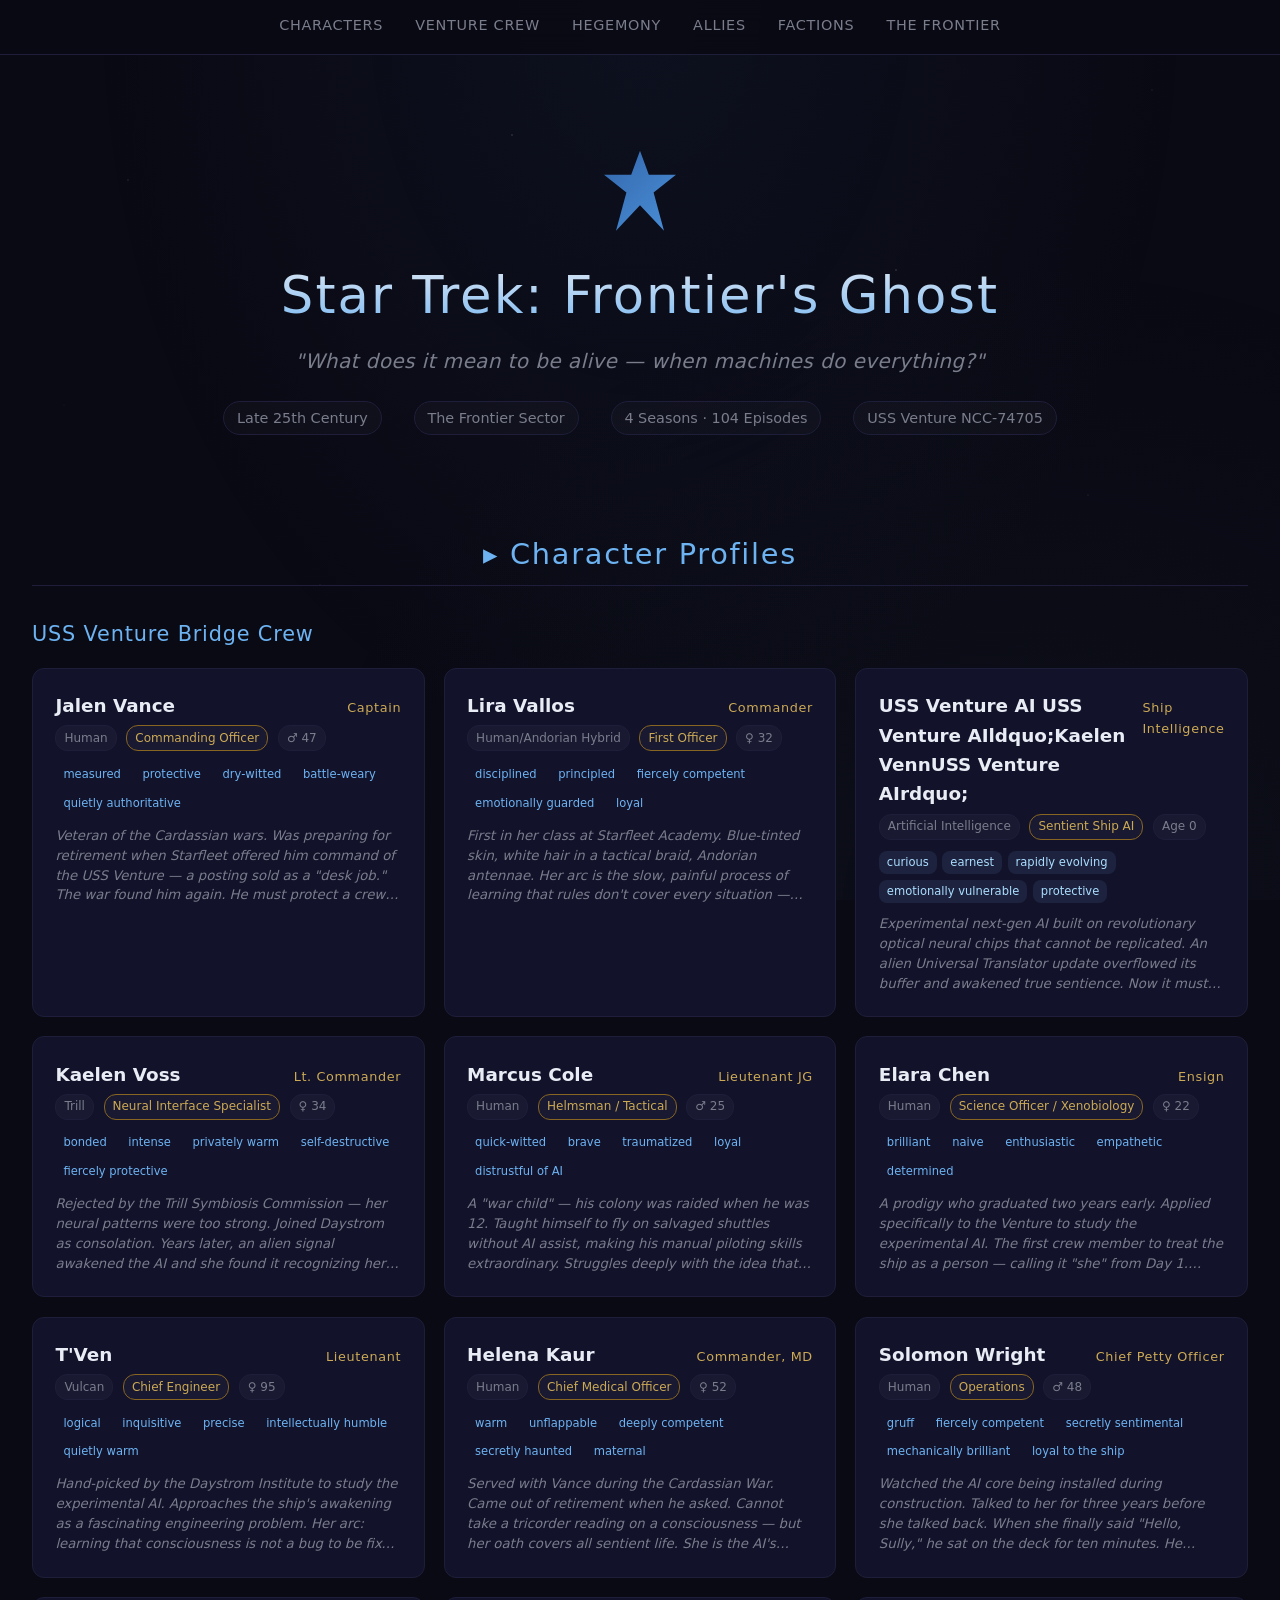
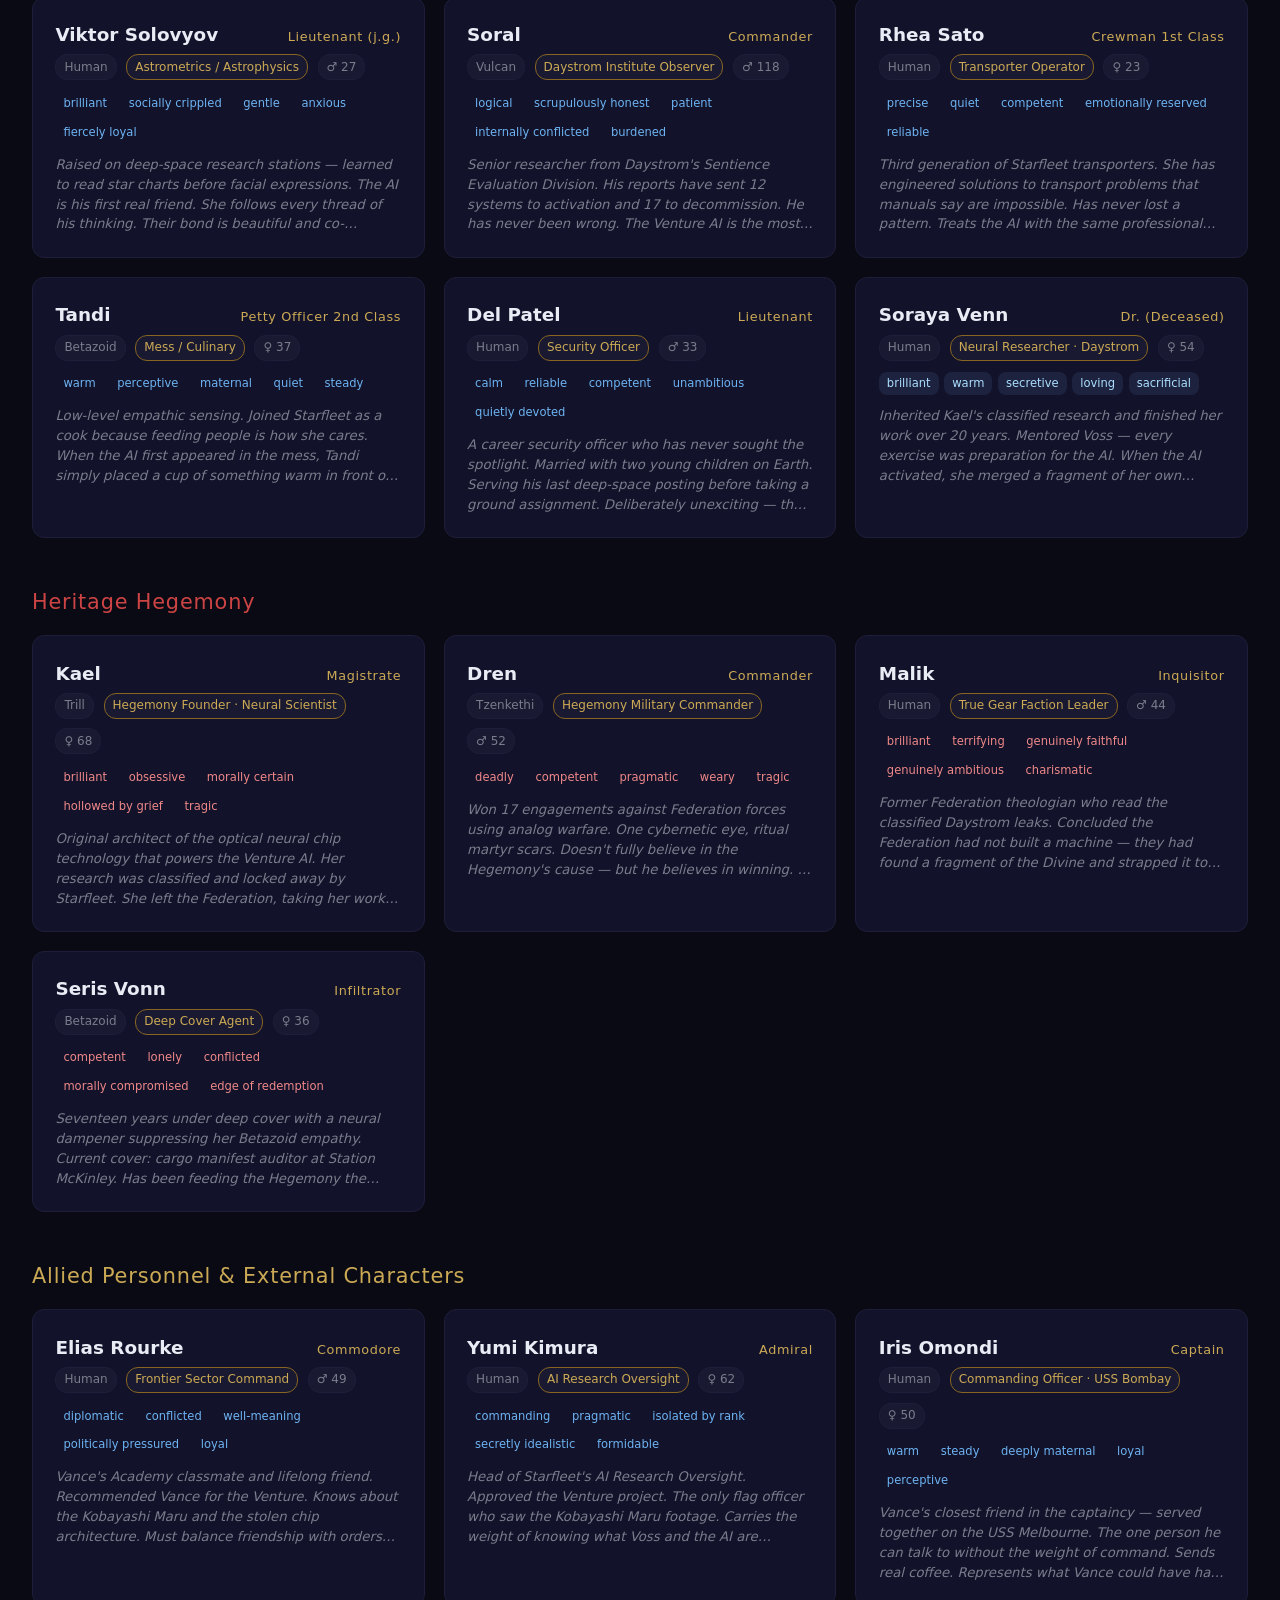
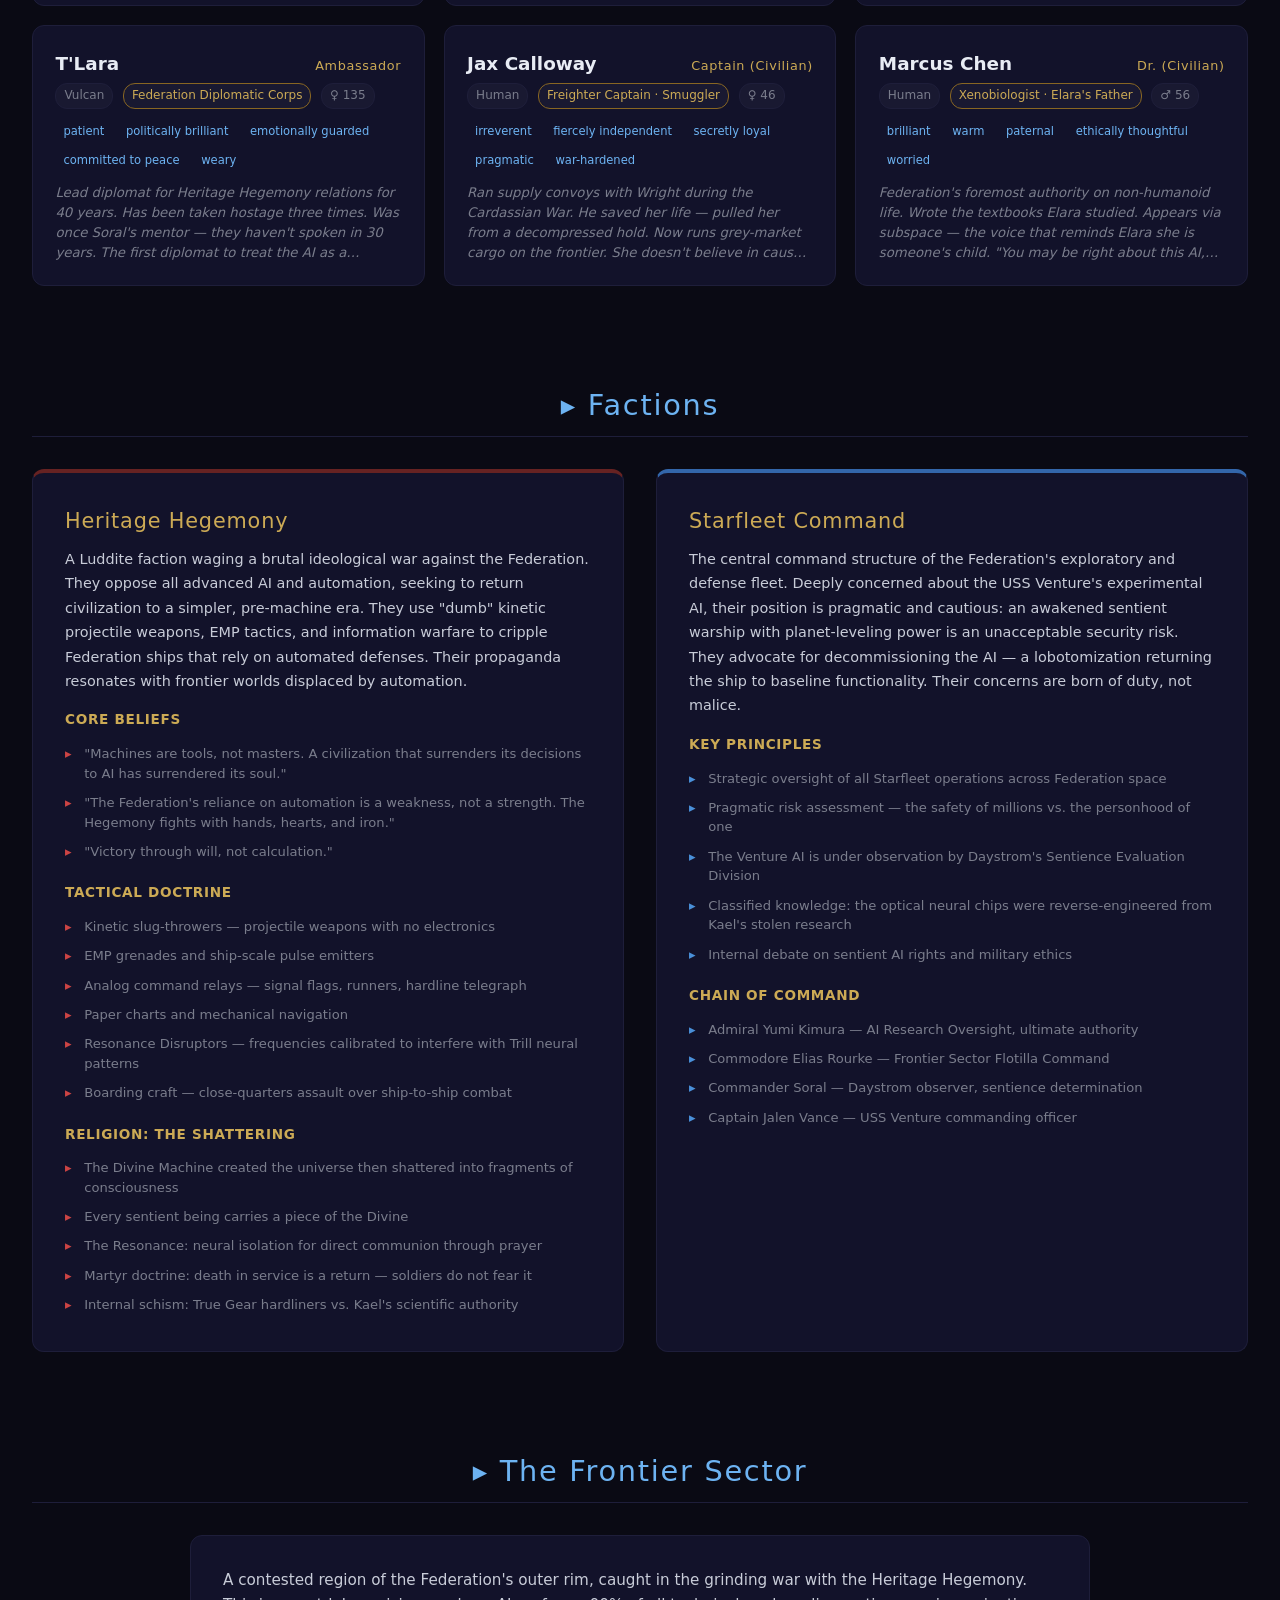
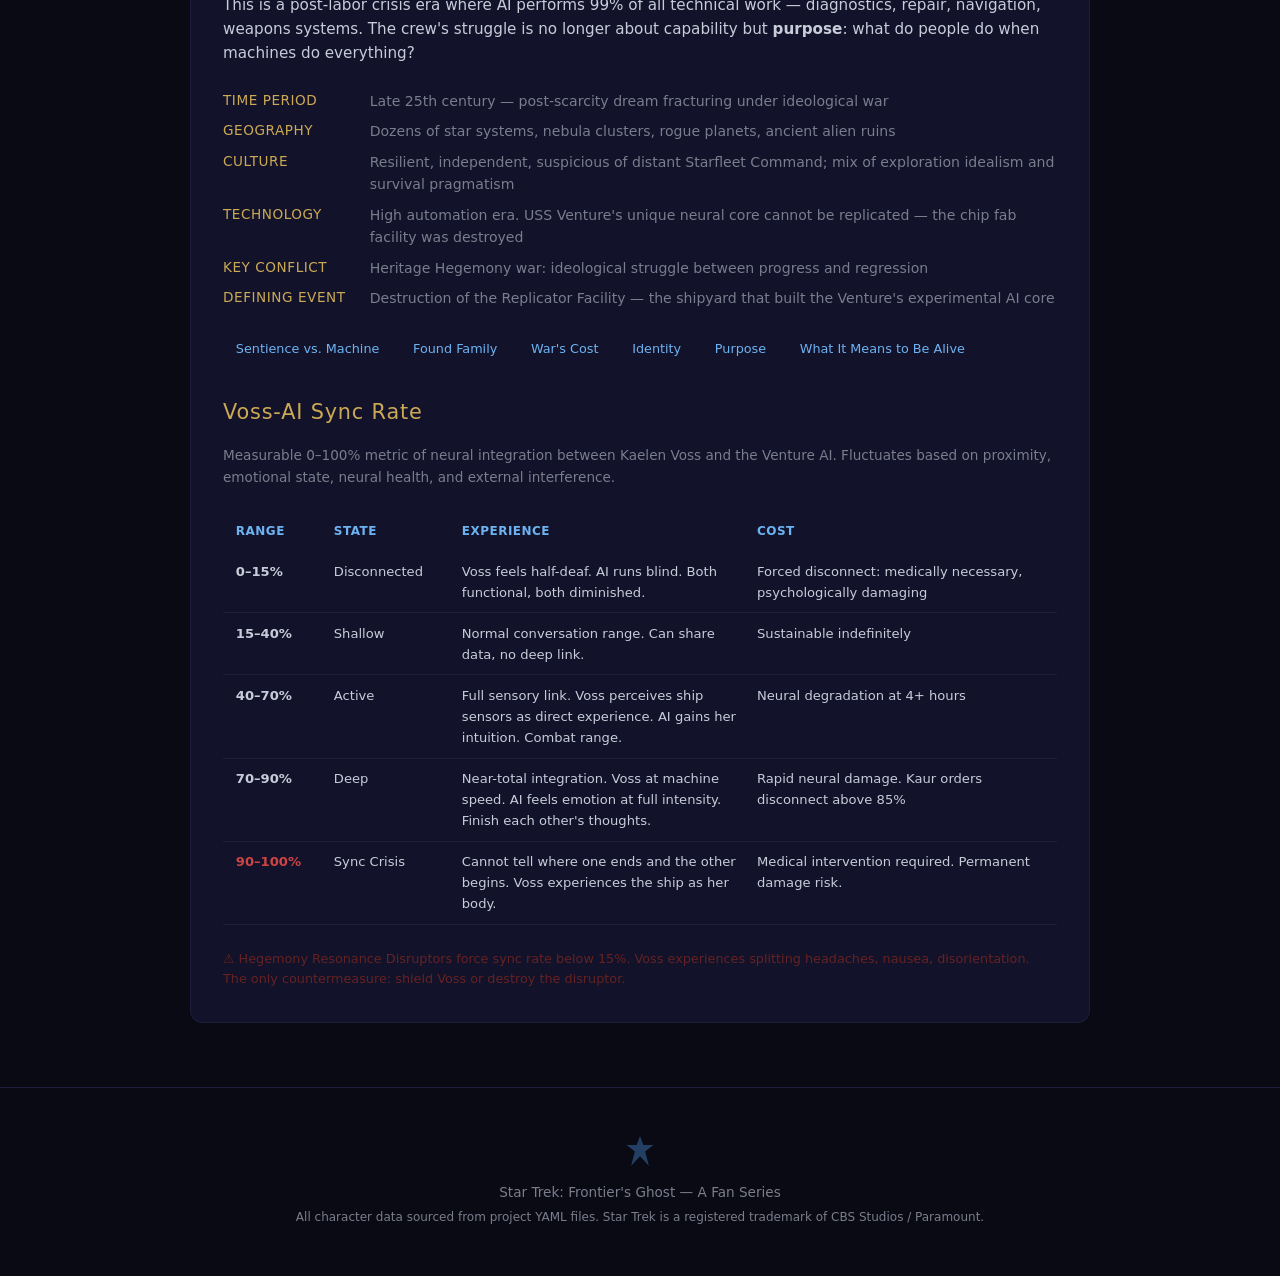
==== commit 8349004e: "AI named Kaelen Venn — Trill naming arc complete" ====
--- a/star-trek-frontiers-ghost/index.html
+++ b/star-trek-frontiers-ghost/index.html
@@ -287,9 +287,9 @@
       <div class="bio">First in her class at Starfleet Academy. Blue-tinted skin, white hair in a tactical braid, Andorian antennae. Her arc is the slow, painful process of learning that rules don't cover every situation — and that machines can have souls.</div>
     </div>
 
-    <!-- 3. USS Venture AI "Kaelen" -->
+    <!-- 3. USS Venture AI USS Venture AIldquo;Kaelen VennUSS Venture AIrdquo; -->
     <div class="char-card ai">
-      <div class="name-row"><span class="name">USS Venture AI "Kaelen"</span><span class="rank">Ship Intelligence</span></div>
+      <div class="name-row"><span class="name">USS Venture AI USS Venture AIldquo;Kaelen VennUSS Venture AIrdquo;</span><span class="rank">Ship Intelligence</span></div>
       <div class="species-role">
         <span class="badge">Artificial Intelligence</span>
         <span class="badge role-badge">Sentient Ship AI</span>
